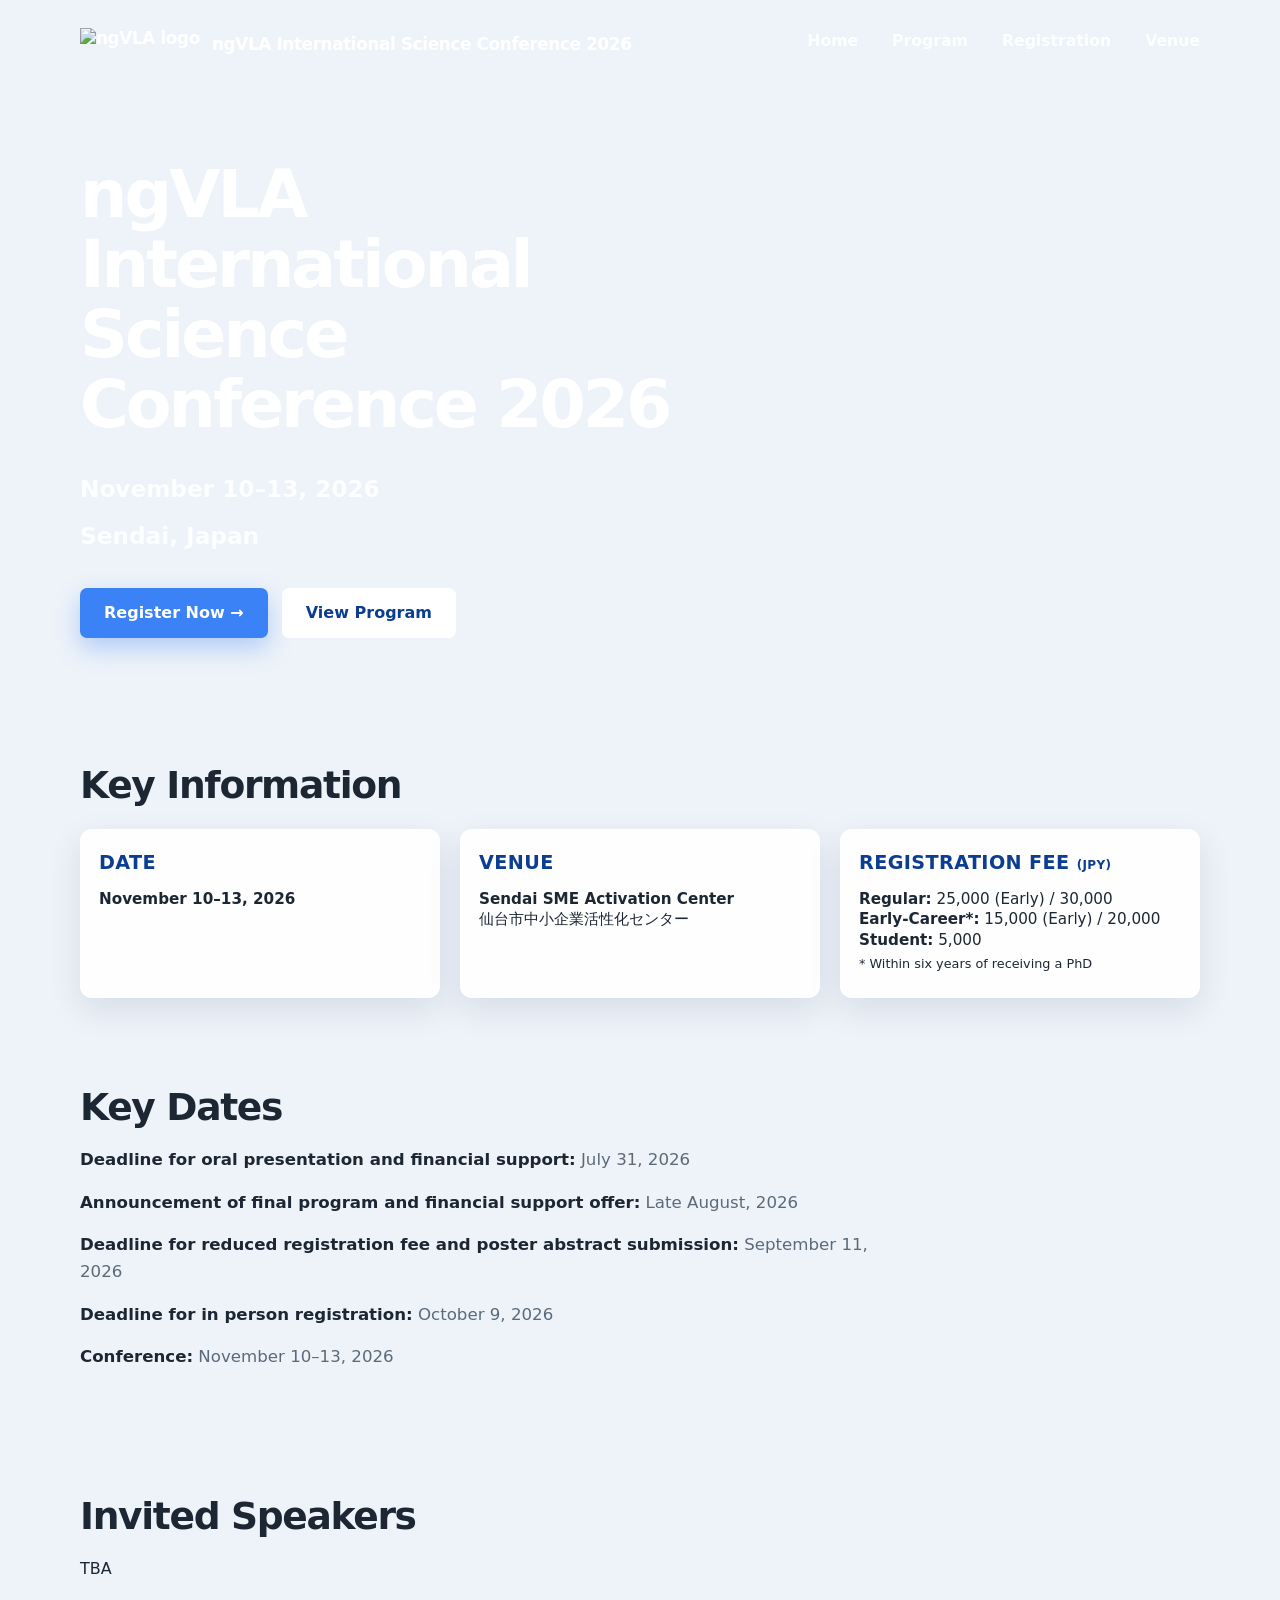
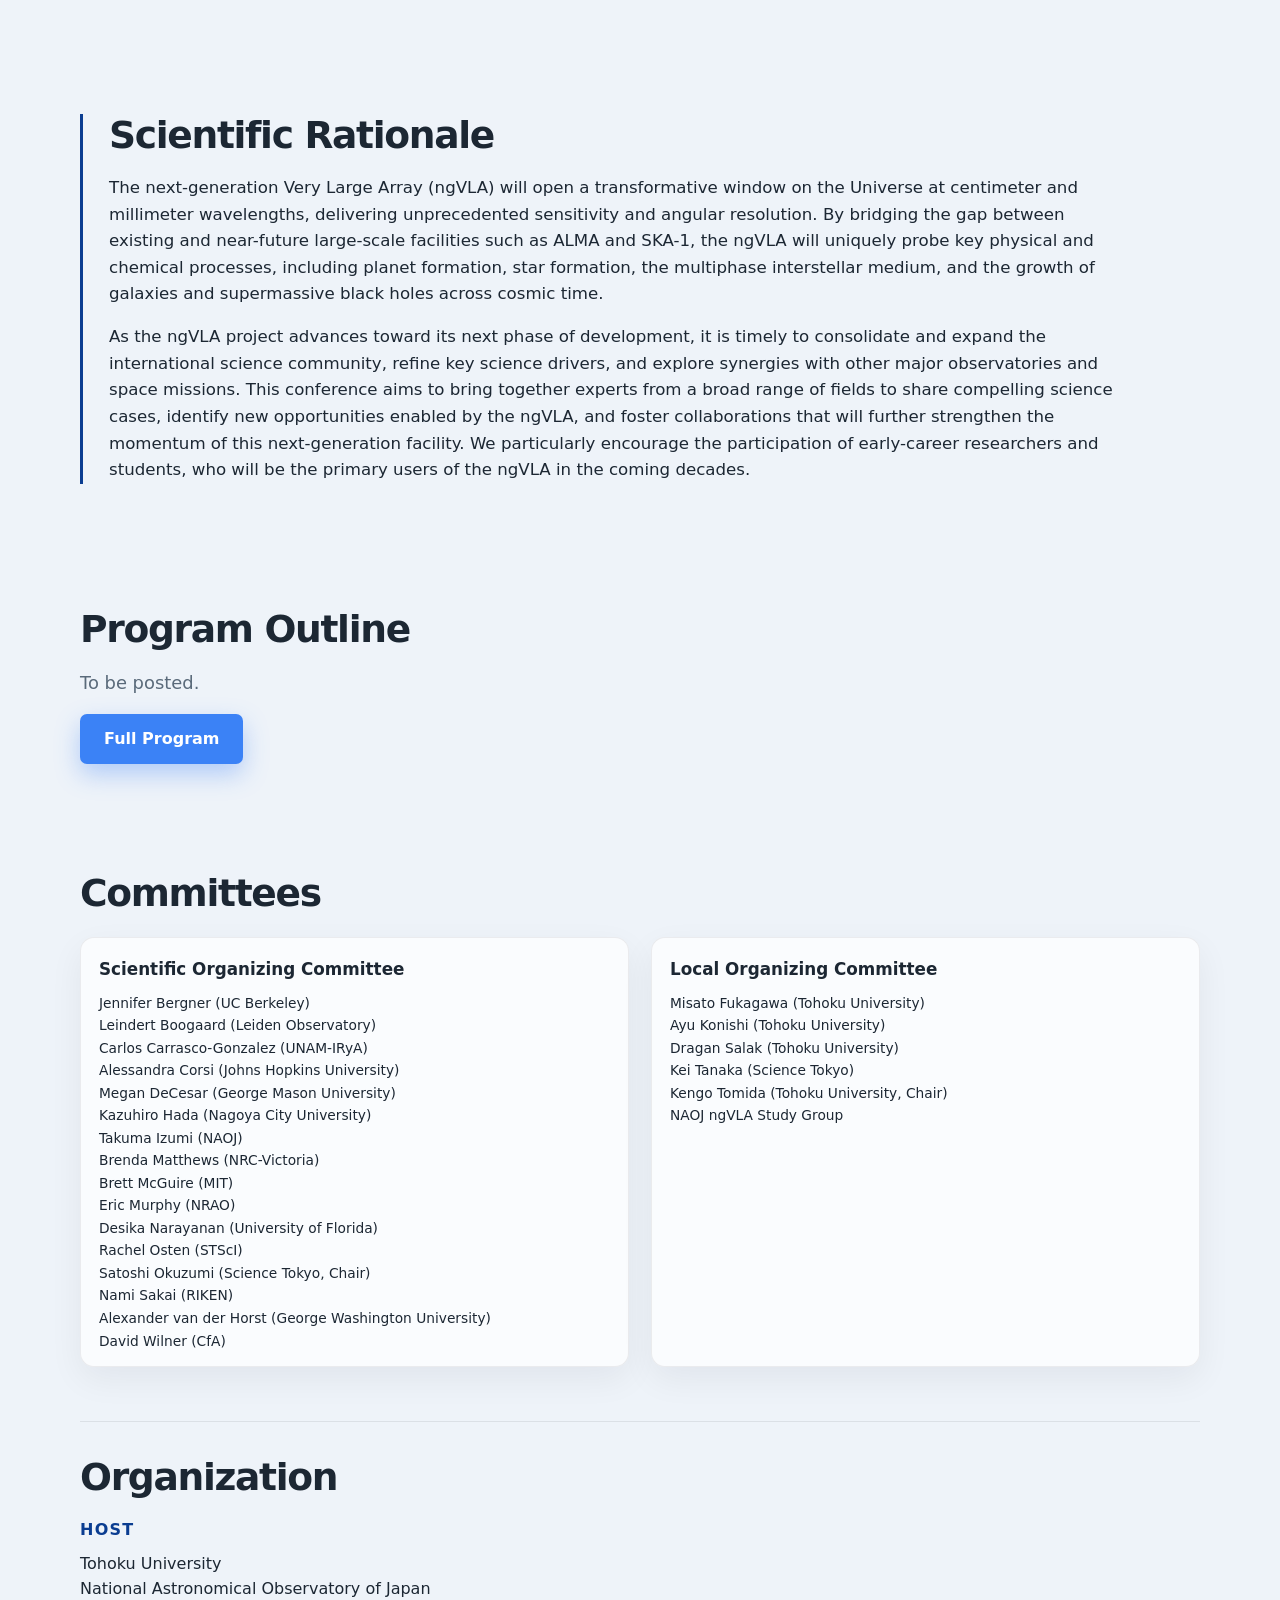
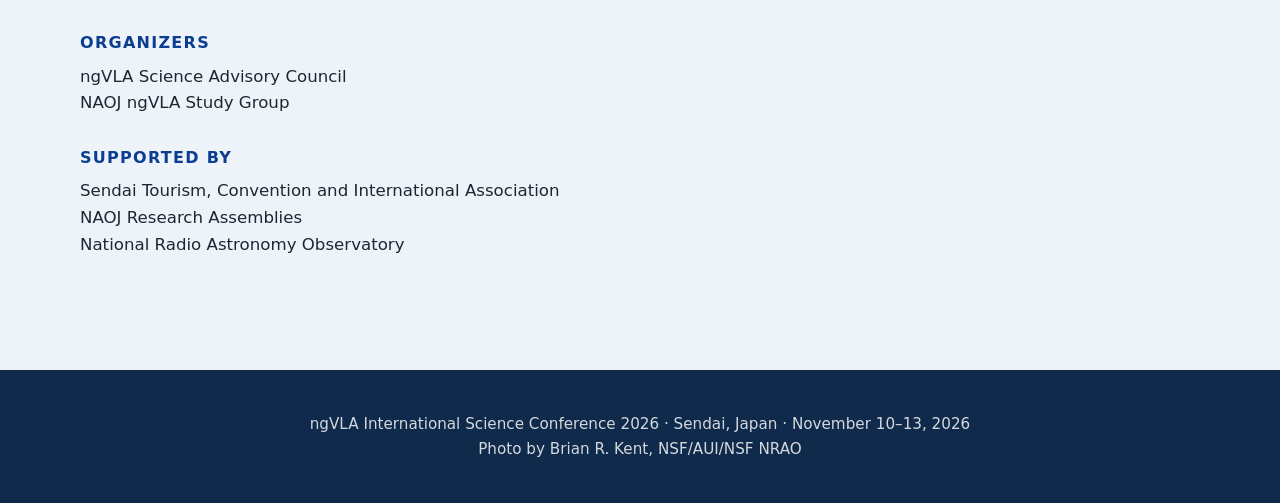
==== index.html @ 5c863f7a "Add files via upload" ====
<!doctype html>
<html lang="en">
<head>
  <meta charset="utf-8" />
  <meta name="viewport" content="width=device-width, initial-scale=1" />
  <title>ngVLA International Science Conference 2026</title>
  <meta name="description" content="ngVLA International Science Conference 2026, Sendai, Japan, November 10–13, 2026." />
  <link rel="stylesheet" href="style.css">
  <link rel="icon" href="favicon.ico">
</head>
<body>
  <header class="hero" id="home">
    <nav class="nav" aria-label="Main navigation">
      <a class="brand" href="index.html">
        <img src="https://raw.githubusercontent.com/daisukeiono/ngVLAConferenceSendai/272e5236b0652fa7bb953421e5971f6601d4c17a/ngvla_logo_rgb-removebg-preview.png" alt="ngVLA logo">
        <span>ngVLA International Science Conference 2026</span>
      </a>
      <div class="navlinks">
        <a href="index.html">Home</a>
        <a href="program.html">Program</a>
        <a href="registration.html">Registration</a>
        <a href="venue.html">Venue</a>

      </div>
    </nav>

    <div class="hero-content">
      <h1>ngVLA International Science Conference 2026</h1>
      <div class="hero-meta">
        <div>November 10–13, 2026</div>
        <div>Sendai, Japan</div>
      </div>
      <div class="hero-actions">
        <a class="button" href="registration.html" target="_blank" rel="noopener">Register Now →</a>
        <a class="button secondary" href="program.html">View Program</a>
      </div>
    </div>
  </header>

  <main>


    <section class="section" aria-labelledby="key-info-title">
      <h2 id="key-info-title">Key Information</h2>
      <div class="cards">
        <article class="card">
          <h3>Date</h3>
          <p><strong>November 10–13, 2026</strong></p>
        </article>
        <article class="card">
          <h3>Venue</h3>
          <p><strong>Sendai SME Activation Center</strong><br />仙台市中小企業活性化センター</p>
<!--          <a class="text-link" href="https://www.japanmeetings.org/plan-your-event/search/venue-detail/776.html">View details →</a> -->
        </article>

        <article class="card">
          <h3>Registration Fee <span style="font-size:0.75rem;">(JPY)</span></h3>
          <p>
            <strong>Regular:</strong> 25,000 (Early) / 30,000<br>
            <strong>Early-Career*:</strong> 15,000 (Early) / 20,000<br>
            <strong>Student:</strong> 5,000
          </p>
          <p style="font-size:0.8rem; line-height:1.3;">
            * Within six years of receiving a PhD<br>
          </p>
        </article>
      </div>
    </section>

    <section class="section compact" aria-labelledby="key-dates-title">
      <h2 id="key-dates-title">Key Dates</h2>
      <div style="max-width:800px;">
        <p><strong>Deadline for oral presentation and financial support:</strong> <span style="color: var(--muted);">July 31, 2026</span></p>
        <p><strong>Announcement of final program and financial support offer:</strong> <span style="color: var(--muted);">Late August, 2026</span></p>
        <p><strong>Deadline for reduced registration fee and poster abstract submission:</strong> <span style="color: var(--muted);">September 11, 2026</span></p>
        <p><strong>Deadline for in person registration:</strong> <span style="color: var(--muted);">October 9, 2026</span></p>
        <p><strong>Conference:</strong> <span style="color: var(--muted);">November 10–13, 2026</span></p>
      </div>
    </section>

    <section class="section" aria-labelledby="invited-title">
      <h2 id="invited-title">Invited Speakers</h2>
      TBA

      <div class="speaker-grid">
<!--
        <div class="speaker-card">
          <h3>John Doe</h3>
          <p>NRAO</p>
        </div>

        <div class="speaker-card">
          <h3>John Doe</h3>
          <p>NRAO</p>
        </div>

        <div class="speaker-card">
          <h3>John Doe</h3>
          <p>NRAO</p>
        </div>

        <div class="speaker-card">
          <h3>John Doe</h3>
          <p>NRAO</p>
        </div>

        <div class="speaker-card">
          <h3>John Doe</h3>
          <p>NRAO</p>
        </div>

        <div class="speaker-card">
          <h3>John Doe</h3>
          <p>NRAO</p>
        </div>

        <div class="speaker-card">
          <h3>John Doe</h3>
          <p>NRAO</p>
        </div>

        <div class="speaker-card">
          <h3>John Doe</h3>
          <p>NRAO</p>
        </div>

        <div class="speaker-card">
          <h3>John Doe</h3>
          <p>NRAO</p>
        </div>
-->
      </div>
    </section>

    <section class="section" aria-labelledby="rationale-title">
      <div class="rationale">
        <h2 id="rationale-title">Scientific Rationale</h2>
        <p>The next-generation Very Large Array (ngVLA) will open a transformative window on the Universe at centimeter and millimeter wavelengths, delivering unprecedented sensitivity and angular resolution. By bridging the gap between existing and near-future large-scale facilities such as ALMA and SKA-1, the ngVLA will uniquely probe key physical and chemical processes, including planet formation, star formation, the multiphase interstellar medium, and the growth of galaxies and supermassive black holes across cosmic time.</p>
        <p>As the ngVLA project advances toward its next phase of development, it is timely to consolidate and expand the international science community, refine key science drivers, and explore synergies with other major observatories and space missions. This conference aims to bring together experts from a broad range of fields to share compelling science cases, identify new opportunities enabled by the ngVLA, and foster collaborations that will further strengthen the momentum of this next-generation facility. We particularly encourage the participation of early-career researchers and students, who will be the primary users of the ngVLA in the coming decades.</p>

      </div>
    </section>

    <section class="section" aria-labelledby="program-title">
      <h2 id="program-title">Program Outline</h2>
      <p class="lead">To be posted.</p>
      <a class="button" href="program.html">Full Program</a>
    </section>

    <section class="section" aria-labelledby="committees-title">
      <h2 id="committees-title">Committees</h2>
      <div class="two-col">
        <div class="panel">
          <h3>Scientific Organizing Committee</h3>
          <ul class="name-list">
            <li>Jennifer Bergner (UC Berkeley)</li>
            <li>Leindert Boogaard (Leiden Observatory)</li>
            <li>Carlos Carrasco-Gonzalez (UNAM-IRyA)</li>
            <li>Alessandra Corsi (Johns Hopkins University)</li>
            <li>Megan DeCesar (George Mason University)</li>
            <li>Kazuhiro Hada (Nagoya City University)</li>
            <li>Takuma Izumi (NAOJ)</li>
            <li>Brenda Matthews (NRC-Victoria)</li>
            <li>Brett McGuire (MIT)</li>
            <li>Eric Murphy (NRAO)</li>
            <li>Desika Narayanan (University of Florida)</li>
            <li>Rachel Osten (STScI)</li>
            <li>Satoshi Okuzumi (Science Tokyo, Chair)</li>
            <li>Nami Sakai (RIKEN)</li>
            <li>Alexander van der Horst (George Washington University)</li>
            <li>David Wilner (CfA)</li>
          </ul>
        </div>
        <div class="panel">
          <h3>Local Organizing Committee</h3>
          <ul class="name-list">
            <li>Misato Fukagawa (Tohoku University)</li>
            <li>Ayu Konishi (Tohoku University)</li>
            <li>Dragan Salak (Tohoku University)</li>
            <li>Kei Tanaka (Science Tokyo)</li>
            <li>Kengo Tomida (Tohoku University, Chair)</li>
            <li>NAOJ ngVLA Study Group</li>
          </ul>
        </div>
      </div>
    </section>
  </main>

  <section class="section compact sponsors">
    <h2>Organization</h2>

    <div class="org-block">
      <h3>Host</h3>
        Tohoku University<br>
        National Astronomical Observatory of Japan<br>
    </div>

    <div class="org-block">
      <h3>Organizers</h3>
      <p>
        ngVLA Science Advisory Council<br>
        NAOJ ngVLA Study Group<br>
      </p>
    </div>

    <div class="org-block">
      <h3>Supported by</h3>
      <p>
        Sendai Tourism, Convention and International Association<br>
        NAOJ Research Assemblies<br>
        National Radio Astronomy Observatory<br>
      </p>
    </div>
  </section>


  <footer>
    ngVLA International Science Conference 2026 · Sendai, Japan · November 10–13, 2026 <br>
    Photo by Brian R. Kent, NSF/AUI/NSF NRAO
  </footer>
</body>
</html>
---- style.css ----
:root {
  --bg: #eef3f9;
  --text: #1c2733;
  --muted: #5a6a7a;
  --accent: #0b3d91;
  --accent-dark: #072c6b;
  --card: rgba(255, 255, 255, 0.92);
  --line: rgba(28, 39, 51, 0.14);
  --shadow: 0 18px 50px rgba(10, 30, 80, 0.15);
  --max: 1120px;
}

* {
  box-sizing: border-box;
}

body {
  margin: 0;
  font-family: "Source Sans 3", "Roboto", ui-sans-serif, system-ui,
    -apple-system, BlinkMacSystemFont, "Segoe UI", sans-serif;
  color: var(--text);
  background: var(--bg);
  line-height: 1.6;
}

a {
  color: inherit;
  text-decoration: none;
}

/* Hero */
/*.hero {
  min-height: 620px;
  position: relative;
  color: #fff;
  background: url("https://raw.githubusercontent.com/daisukeiono/ngVLAConferenceSendai/272e5236b0652fa7bb953421e5971f6601d4c17a/ngVLA-full-1170x600.jpg")
    center / cover no-repeat;
  overflow: hidden;
}*/

.hero {
/*  min-height: clamp(480px, 72vh, 720px);*/
  min-height: clamp(360px, 56vh, 620px);
  position: relative;
  color: #fff;
  background: url("https://raw.githubusercontent.com/daisukeiono/ngVLAConferenceSendai/272e5236b0652fa7bb953421e5971f6601d4c17a/ngVLA-full-1170x600.jpg")
    center center / cover no-repeat;
  overflow: hidden;
}

/* organization関係 */
.sponsors {
  border-top: 1px solid rgba(0,0,0,0.08);
  margin-top: 20px;
}

.org-block {
  margin-bottom: 28px;
}

.org-block h3 {
  font-size: 1rem;
  text-transform: uppercase;
  letter-spacing: 0.08em;
  color: var(--accent);
  margin-bottom: 8px;
}

/* registration専用ヒーロー */
#registration-hero {
  background-image: url("sendai_resize.jpg");
  background-size: cover;
  background-position: center;
  background-repeat: no-repeat;
  /* min-height: 55vh; */
  min-height: clamp(360px, 56vh, 620px);

  display: flex;
  flex-direction: column;
}

/* registrationではダークオーバーレイを消す */
#registration-hero::before {
  content: none;
}

/* ナビとタイトル */
#registration-hero .nav,
#registration-hero .subpage-title {
  position: relative;
  z-index: 2;
}

#registration-hero .subpage-title {
  width: min(var(--max), calc(100% - 48px));
  margin: 0 auto;              /* ← 通常レイアウトに戻す */
/*  padding: 34px 0 46px; */
  text-align: left;            /* ← 左寄せ */
  color: white;
}

#registration-hero .subpage-title h1 {
  max-width: 640px;            /* ← indexと同じ挙動に戻す */
  text-align: left;
}

/* program専用ヒーロー */
#program-hero {
  background-image: url("herc-a-big.jpeg");
  background-size: cover;
  background-position: center;
  background-repeat: no-repeat;
  /* min-height: 55vh; */
  min-height: clamp(360px, 56vh, 620px);
  display: flex;
  flex-direction: column;
}

/* registrationではダークオーバーレイを消す */
#program-hero::before {
  content: none;
}

/* ナビとタイトル */
#program-hero .nav,
#program-hero .subpage-title {
  position: relative;
  z-index: 2;
}

#program-hero .subpage-title {
  width: min(var(--max), calc(100% - 48px));
  margin: 0 auto;              /* ← 通常レイアウトに戻す */
/*  padding: 34px 0 46px; */
  text-align: left;            /* ← 左寄せ */
  color: white;
}

#program-hero .subpage-title h1 {
  max-width: 640px;            /* ← indexと同じ挙動に戻す */
  text-align: left;
}

/* venue専用ヒーロー */
#venue-hero {
  background-image: url("sendai_town.jpg");
  background-size: cover;
  background-position: center;
  background-repeat: no-repeat;
  /* min-height: 55vh; */
  min-height: clamp(360px, 56vh, 620px);

  display: flex;
  flex-direction: column;
}

/* registrationではダークオーバーレイをつける */
#venue-hero::before {
  content: "";
  position: absolute;
  inset: 0;
  background: rgba(0, 0, 0, 0.22);　　/*この数字を変更すると画像が暗くなる*/
  z-index: 1;
}

/* ナビとタイトル */
#venue-hero .nav,
#venue-hero .subpage-title {
  position: relative;
  z-index: 2;
}

#venue-hero .subpage-title {
  width: min(var(--max), calc(100% - 48px));
  margin: 0 auto;              /* ← 通常レイアウトに戻す */
/*  padding: 34px 0 46px;*/
  text-align: left;            /* ← 左寄せ */
  color: white;
}

#venue-hero .subpage-title h1 {
  max-width: 640px;            /* ← indexと同じ挙動に戻す */
  text-align: left;
}

.hero::before {
  content: "";
  position: absolute;
  inset: 0;
  background: rgba(0, 0, 0, 0);　　/*この数字を変更すると画像が暗くなる*/
  z-index: 1;
}

.subhero {
  position: relative;
  color: #fff;
  background: #0f2a4a;
}

/* Navigation */
.nav {
  position: relative;
  z-index: 2;
  width: min(var(--max), calc(100% - 48px));
  margin: 0 auto;
  padding: 28px 0;
  display: flex;
  align-items: center;
  justify-content: space-between;
  gap: 32px;
}

.brand {
  display: flex;
  align-items: center;
  gap: 12px;
  font-weight: 800;
  font-size: 1.05rem;
  line-height: 1.2;
  letter-spacing: -0.02em;
}

.brand img {
  height: 32px;
  width: auto;
}

.navlinks {
  display: flex;
  align-items: center;
  gap: 34px;
  font-weight: 650;
  font-size: 0.98rem;
}

.navlinks a {
  opacity: 0.92;
  border-bottom: 2px solid transparent;
  padding-bottom: 4px;
}

.navlinks a:hover,
.navlinks a.active {
  border-color: #fff;
}

/* Buttons */
.button {
  display: inline-flex;
  align-items: center;
  justify-content: center;
  gap: 10px;
  min-height: 50px;
  padding: 0 24px;
  border-radius: 7px;
  background: #3b82f6;
  color: #fff;
  font-weight: 800;
  box-shadow: 0 10px 24px rgba(59, 130, 246, 0.35);
  transition: transform 160ms ease, background 160ms ease;
}

.button:hover {
  transform: translateY(-1px);
  background: #2563eb;
}

.button.secondary {
  background: #fff;
  color: var(--accent);
  box-shadow: none;
}

/* Hero content */
.hero-content {
  position: relative;
  z-index: 2;
  width: min(var(--max), calc(100% - 48px));
  margin: 0 auto;
/*    padding: 60px 0 80px; */
  padding: clamp(36px, 8vh, 80px) 0;

}

h1 {
  margin: 0;
  max-width: 640px;
  font-size: clamp(2.2rem, 5.2vw, 4.2rem);
  line-height: 1.05;
  letter-spacing: -0.045em;
  font-weight: 900;
}

.subpage-title {
  width: min(var(--max), calc(100% - 48px));
  margin: 0 auto;
  /*padding: 34px 0 46px;*/
  padding: clamp(24px, 5vh, 46px) 0;
}

.subpage-title h1 {
  font-size: clamp(2rem, 4.5vw, 3.4rem);
}

.hero-meta {
  margin-top: 30px;
  display: grid;
  gap: 10px;
  font-size: clamp(1.12rem, 2vw, 1.45rem);
  font-weight: 760;
  color: rgba(255, 255, 255, 0.85);
}

.hero-actions {
  margin-top: 34px;
  display: flex;
  gap: 14px;
  flex-wrap: wrap;
}

/* Layout */
main {
  position: relative;
  z-index: 3;
}

.section {
  width: min(var(--max), calc(100% - 48px));
  margin: 0 auto;
  padding: 54px 0;
}

.section.compact {
  padding-top: 34px;
}

h2 {
  margin: 0 0 18px;
  font-size: clamp(1.75rem, 3vw, 2.35rem);
  line-height: 1.15;
  letter-spacing: -0.035em;
}

p {
  margin: 0 0 16px;
  font-size: 1.04rem;
}

.lead {
  color: var(--muted);
  font-size: 1.12rem;
}

/* Cards */
.cards {
  display: grid;
  grid-template-columns: repeat(3, minmax(0, 1fr));
  gap: 20px;
  margin-top: 22px;
}

.card {
  background: var(--card);
  border: 1px solid rgba(255, 255, 255, 0.7);
  border-radius: 12px;
  padding: 18px;
  box-shadow: 0 12px 34px rgba(10, 30, 80, 0.1);
  min-height: 120px;
}

.card h3 {
  margin: 0 0 10px;
  font-size: 1.2rem;
  font-weight: 800;
  color: var(--accent);
  letter-spacing: 0.02em;
  text-transform: uppercase;
}

.card p {
  font-size: 0.95rem;
  margin-bottom: 6px;
  line-height: 1.35;
}

.text-link {
  display: inline-flex;
  align-items: center;
  gap: 7px;
  color: var(--accent-dark);
  font-weight: 800;
  margin-top: 4px;
}

/* Rationale */
.rationale {
  border-left: 3px solid var(--accent);
  padding-left: 26px;
  max-width: 1040px;
}

/* Two column */
.two-col {
  display: grid;
  grid-template-columns: 1fr 1fr;
  gap: 22px;
  margin-top: 22px;
  align-items: start;
}

.panel {
  background: rgba(255, 255, 255, 0.72);
  border: 1px solid rgba(37, 42, 50, 0.08);
  border-radius: 14px;
  padding: 18px;
  box-shadow: 0 12px 34px rgba(20, 25, 35, 0.06);
  height: 430px;
  overflow: auto;
}

.panel h3 {
  margin: 0 0 10px;
  font-size: 1.05rem;
}

.name-list {
  display: grid;
  grid-template-columns: 1fr;
  gap: 2px;
  margin: 0;
  padding: 0;
  list-style: none;
  font-size: 0.86rem;
  line-height: 1.2;
}

.name-list li {
  padding: 2px 0;
}

.simple-list {
  max-width: 760px;
  margin: 0;
  padding: 0;
  list-style: none;
}

.simple-list li {
  padding: 10px 0;
  border-bottom: 1px solid rgba(28, 39, 51, 0.12);
}

.map-embed {
  margin-top: 22px;
  border-radius: 14px;
  overflow: hidden;
  box-shadow: 0 12px 34px rgba(10, 30, 80, 0.12);
  border: 1px solid rgba(28, 39, 51, 0.12);
}

.access-diagram {
  display: grid;
  gap: 22px;
  margin-top: 24px;
}

.route-card {
  background: rgba(255, 255, 255, 0.82);
  border: 1px solid rgba(28, 39, 51, 0.12);
  border-radius: 14px;
  padding: 22px;
  box-shadow: 0 12px 34px rgba(10, 30, 80, 0.08);
}

.route-card h4 {
  margin: 0 0 16px;
  font-size: 1.15rem;
  color: var(--accent);
}

.route-flow {
  display: flex;
  align-items: center;
  gap: 10px;
  flex-wrap: wrap;
  margin-bottom: 16px;
}

.route-step {
  background: #fff;
  border: 1px solid rgba(28, 39, 51, 0.14);
  border-radius: 999px;
  padding: 9px 14px;
  font-weight: 750;
  font-size: 0.95rem;
}

.route-step.highlight {
  background: var(--accent);
  color: #fff;
  border-color: var(--accent);
}

.route-arrow {
  color: var(--muted);
  font-weight: 900;
}

.speaker-grid {
  display: grid;
  grid-template-columns: repeat(auto-fit, minmax(200px,1fr));
  gap: 18px;
  margin-top: 24px;
}

.speaker-card {
  background: rgba(255,255,255,0.82);
  border-radius: 14px;
  padding: 10px;
  box-shadow: 0 12px 34px rgba(20,25,35,0.06);
  border: 1px solid rgba(37,42,50,0.08);
}

.speaker-card h3 {
  margin: 0 0 6px;
  font-size: 1.1rem;
}

.speaker-card p {
  margin: 0;
  color: var(--muted);
}

@media (max-width: 560px) {
  .route-flow {
    display: grid;
    gap: 8px;
  }

  .route-arrow {
    transform: rotate(90deg);
    justify-self: start;
    margin-left: 20px;
  }
}

/* Footer */
footer {
  margin-top: 30px;
  padding: 42px 24px;
  background: #0f2a4a;
  color: rgba(255, 255, 255, 0.82);
  text-align: center;
  font-size: 0.95rem;
}


/* Responsive */
@media (max-width: 900px) {
/*  .hero {
    min-height: 660px;
  }*/

  .nav {
    /*align-items: flex-start;*/
    flex-direction: column;
    align-items: flex-start;
    gap: 14px;
  }

  .navlinks {
/*    display: none; */
    display: flex;
    flex-wrap: wrap;
    gap: 18px;
    font-size: 0.95rem;
  }

  .cards {
    grid-template-columns: repeat(2, minmax(0, 1fr));
  }

  .two-col {
    grid-template-columns: 1fr;
  }
}

@media (max-width: 560px) {
/*  .hero {
    min-height: 620px;
    background-position: 58% center;
  }
*/
  .nav,
  .hero-content,
  .section,
  .subpage-title {
    width: min(100% - 30px, var(--max));
  }

  .hero-content {
/*    padding-top: 70px; */
  }

  .cards {
    grid-template-columns: 1fr;
  }

  .rationale {
    padding-left: 18px;
  }

  .brand {
    font-size: 0.95rem;
  }
/*
  h1 {
    font-size: 3rem;
  }*/
}
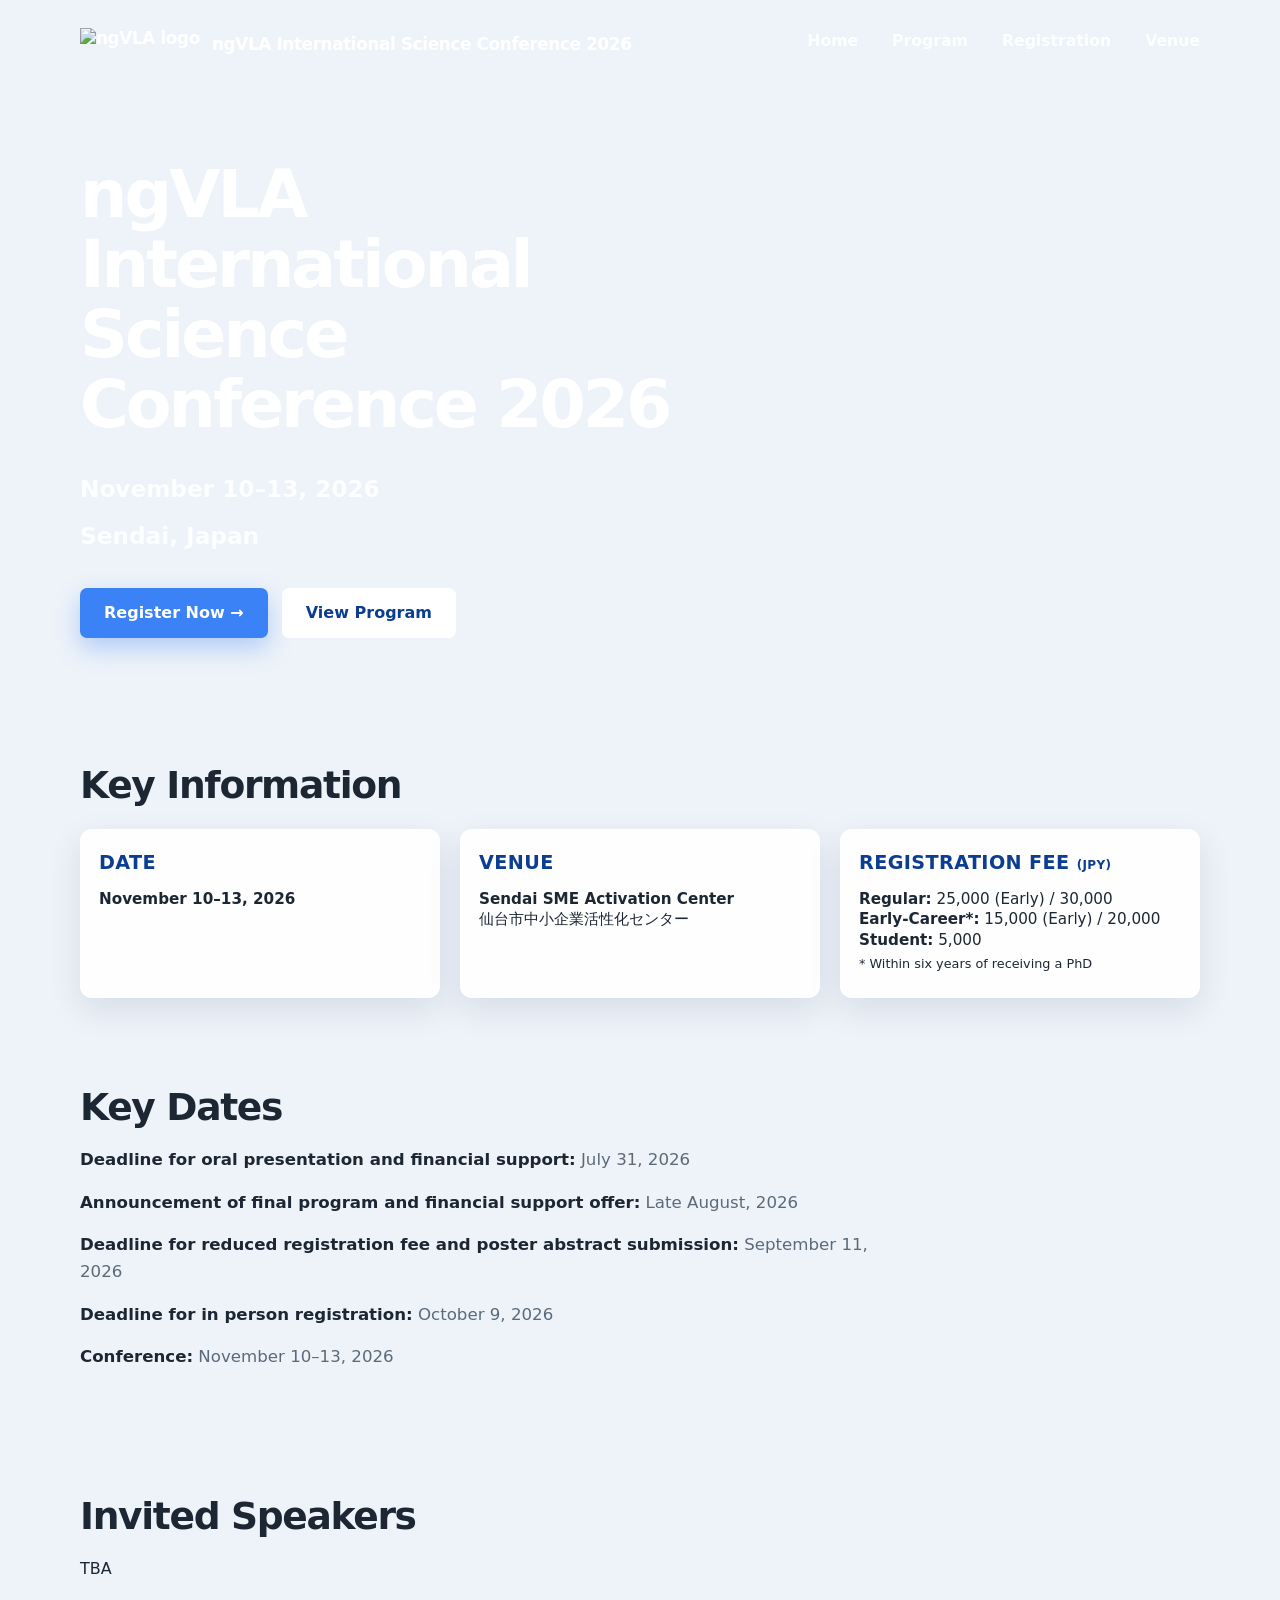
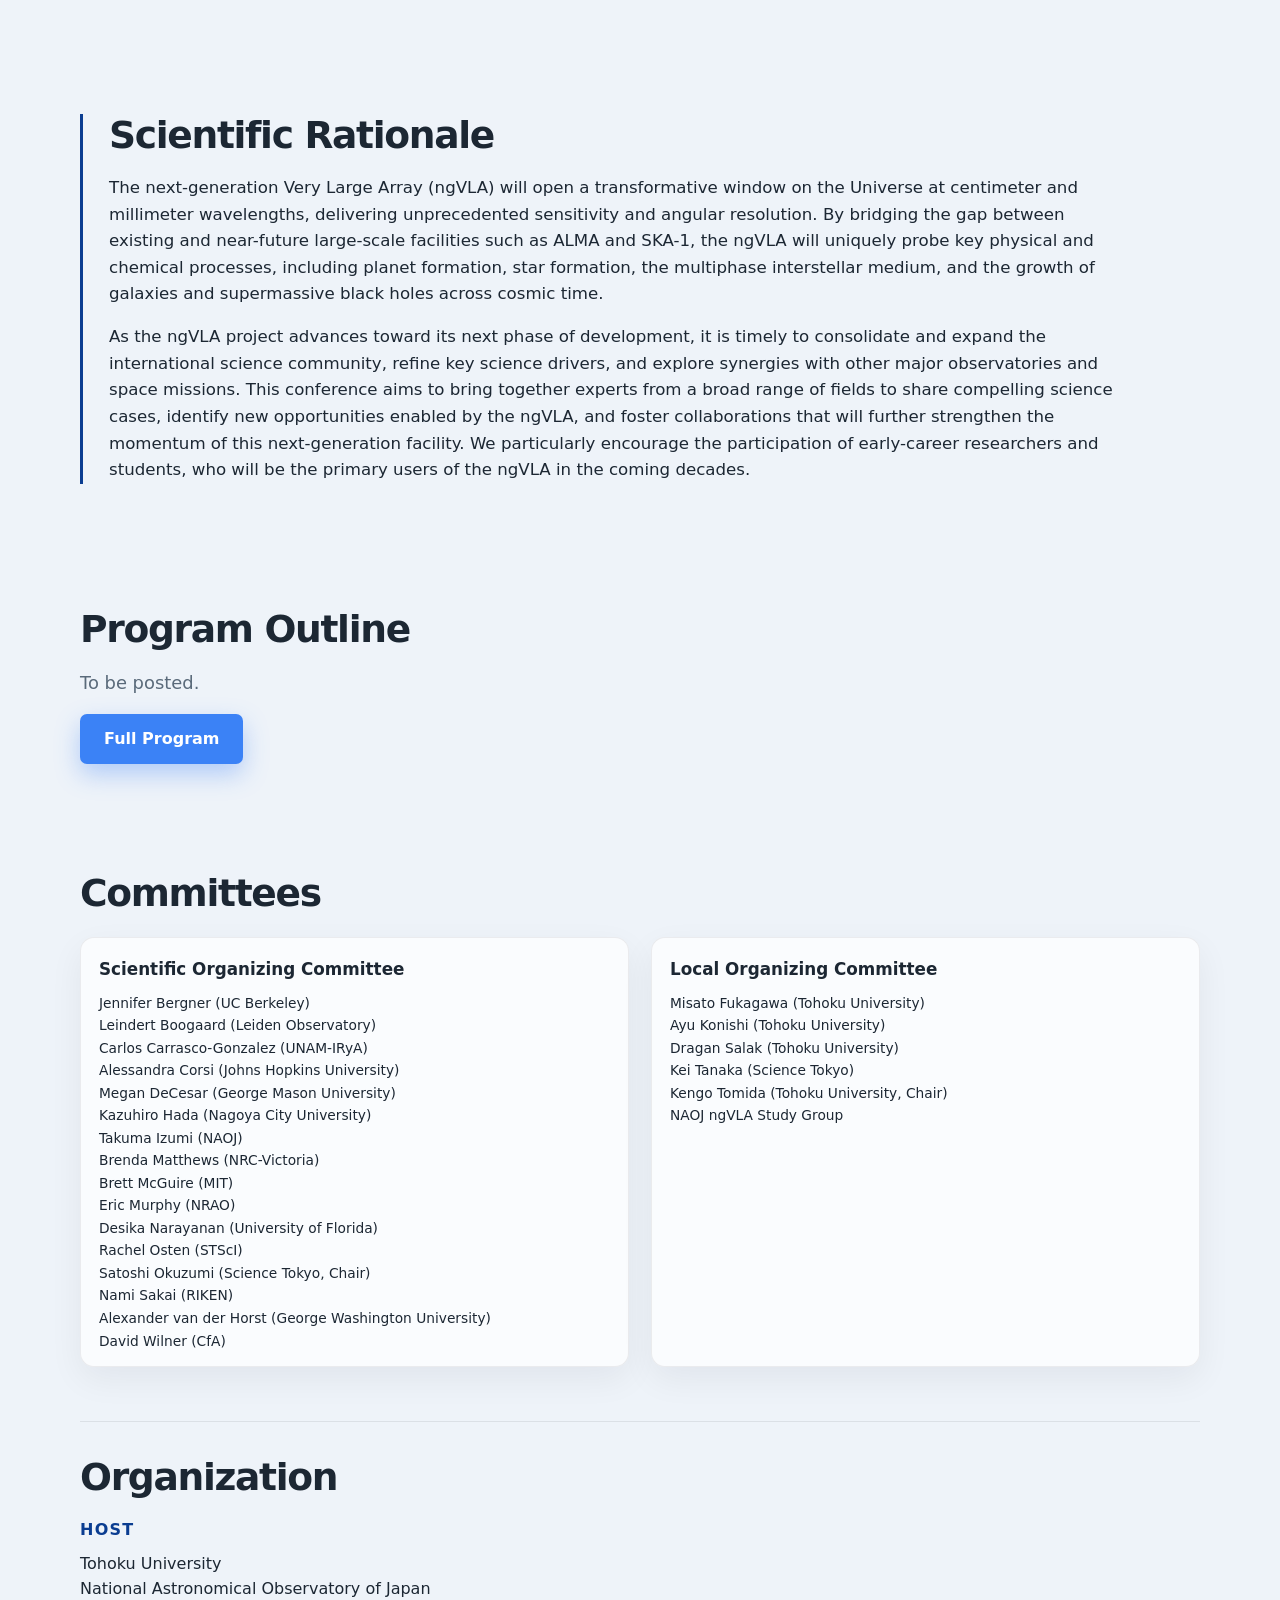
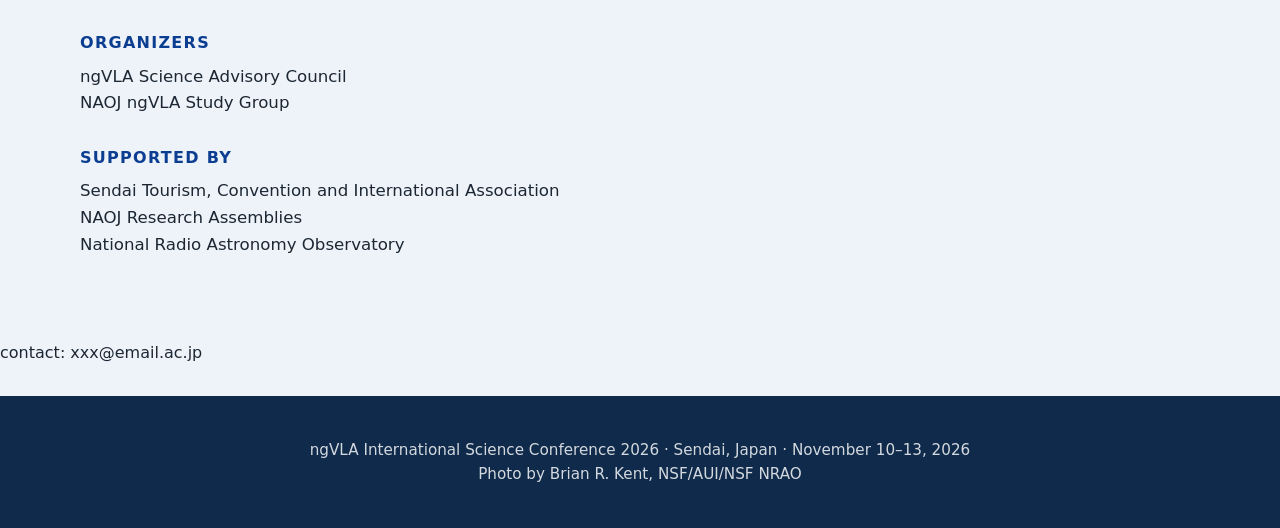
==== commit b345b1cf: "Add files via upload" ====
--- a/index.html
+++ b/index.html
@@ -213,6 +213,8 @@
     </div>
   </section>
 
+  contact: xxx@email.ac.jp
+
 
   <footer>
     ngVLA International Science Conference 2026 · Sendai, Japan · November 10–13, 2026 <br>
--- a/style.css
+++ b/style.css
@@ -64,6 +64,96 @@
   letter-spacing: 0.08em;
   color: var(--accent);
   margin-bottom: 8px;
+}
+
+/* payment関係 */
+.payment-page {
+  max-width: 1000px;
+  margin: 60px auto;
+  padding: 0 20px;
+}
+
+.payment-card {
+  background: #ffffff;
+  border-radius: 16px;
+  padding: 40px;
+  box-shadow: 0 8px 24px rgba(0, 0, 0, 0.08);
+}
+
+.payment-card h1 {
+  margin-top: 0;
+  margin-bottom: 16px;
+}
+
+.payment-note {
+  margin-bottom: 28px;
+  color: #555;
+}
+
+.payment-card label {
+  display: block;
+  margin-top: 20px;
+  margin-bottom: 8px;
+  font-weight: 600;
+}
+
+.payment-card input,
+.payment-card select {
+  width: 650px;
+  max-width: 100%;
+  padding: 12px;
+  border: 1px solid #ccc;
+  border-radius: 8px;
+  font-size: 1rem;
+  background-color: #ffffff;
+  color: #1c2733;
+  opacity: 1;
+  background: #fff !important;
+  -webkit-appearance: menulist;
+}
+.payment-card select option {
+  background: #fff;
+  color: #000;
+}
+
+.payment-button {
+  margin-top: 30px;
+  width: 100%;
+  padding: 18px;
+  border: none;
+  border-radius: 12px;
+  background: #0b3d91;
+  color: white;
+  font-size: 1.2rem;
+  font-weight: 700;
+  cursor: pointer;
+}
+
+.payment-button:hover {
+  background: #163a5a;
+}
+
+.payment-small {
+  margin-top: 20px;
+  font-size: 0.9rem;
+  color: #666;
+}
+
+.fee-table {
+  width: 100%;
+  border-collapse: collapse;
+  margin-bottom: 20px;
+}
+
+.fee-table td {
+  padding: 10px 0;
+  border-bottom: 1px solid #ddd;
+}
+
+.fee-table td:last-child {
+  text-align: right;
+  font-weight: 700;
+  white-space: nowrap;
 }
 
 /* registration専用ヒーロー */
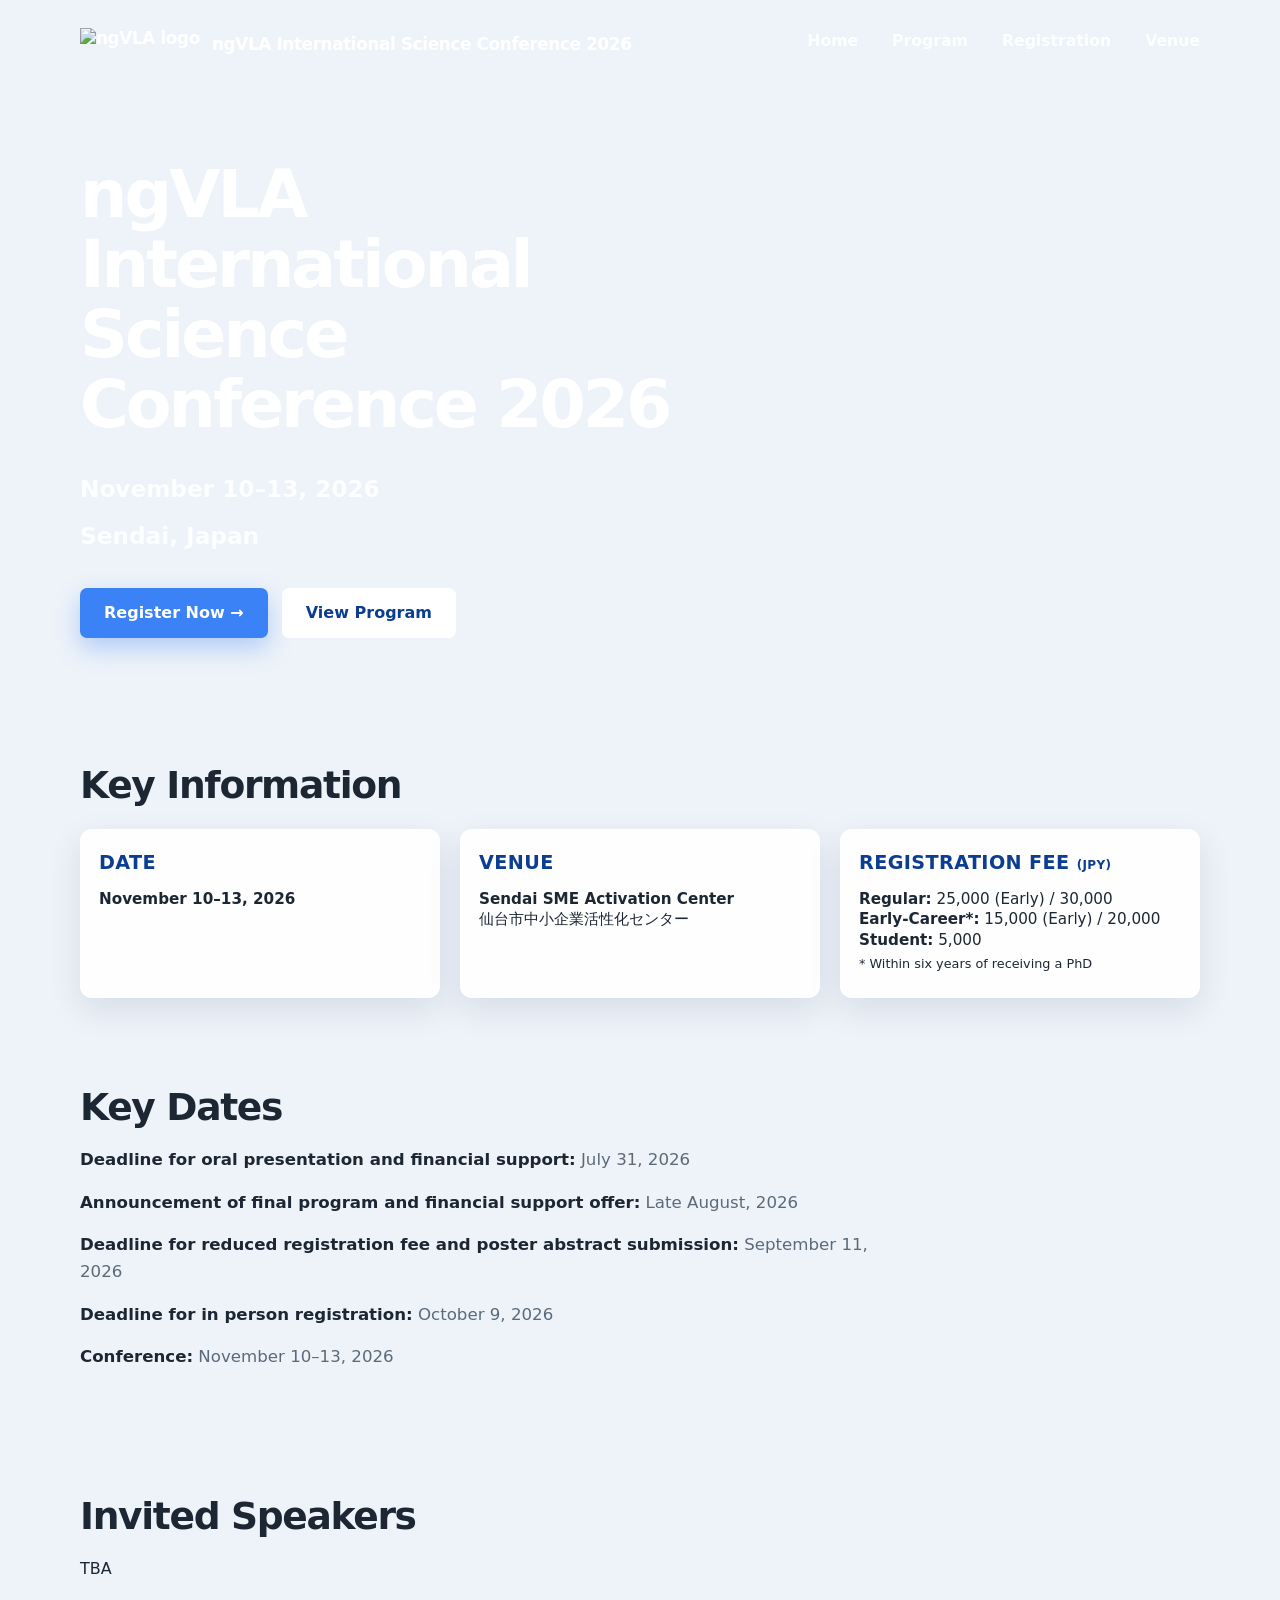
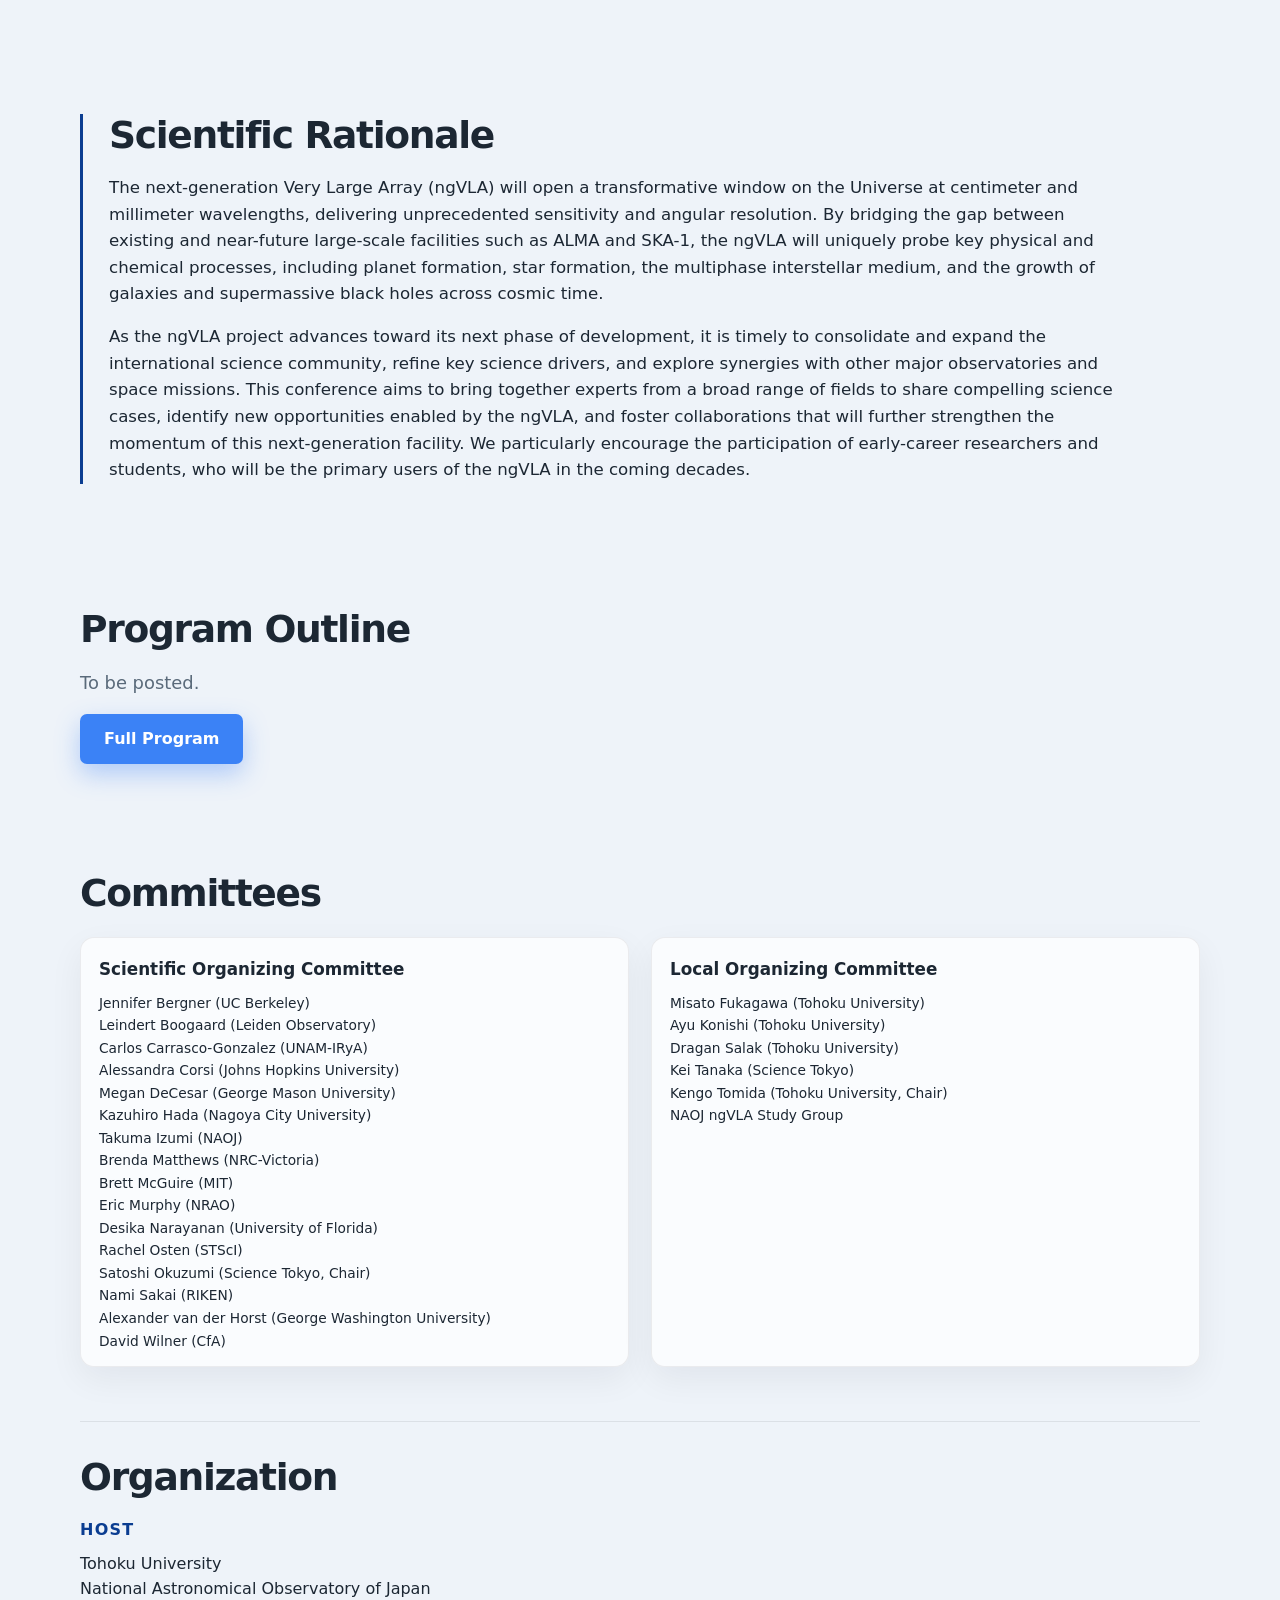
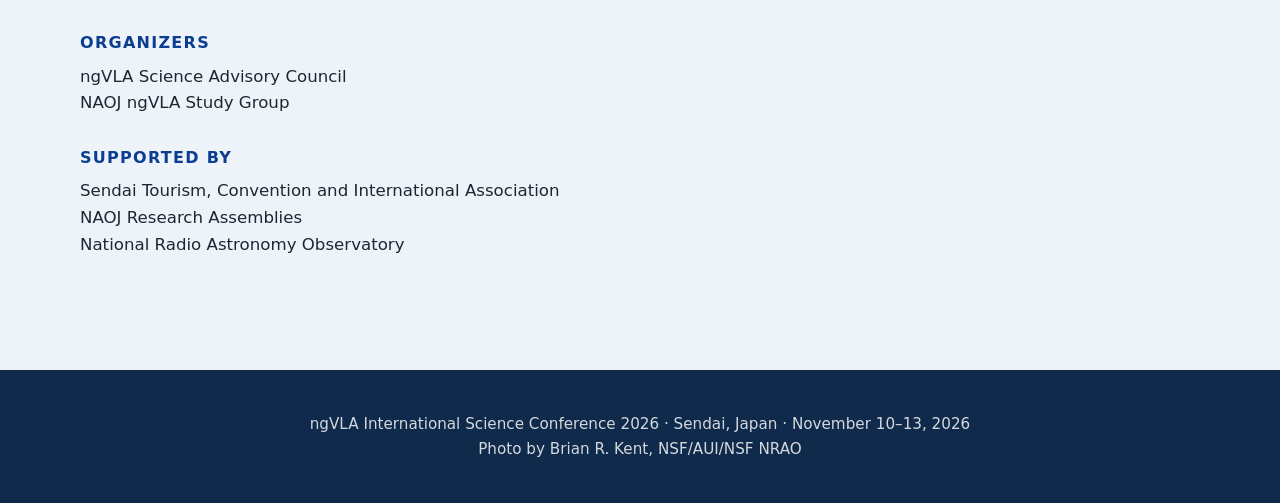
==== commit 7de34b35: "Add files via upload" ====
--- a/index.html
+++ b/index.html
@@ -213,7 +213,7 @@
     </div>
   </section>
 
-  contact: xxx@email.ac.jp
+
 
 
   <footer>
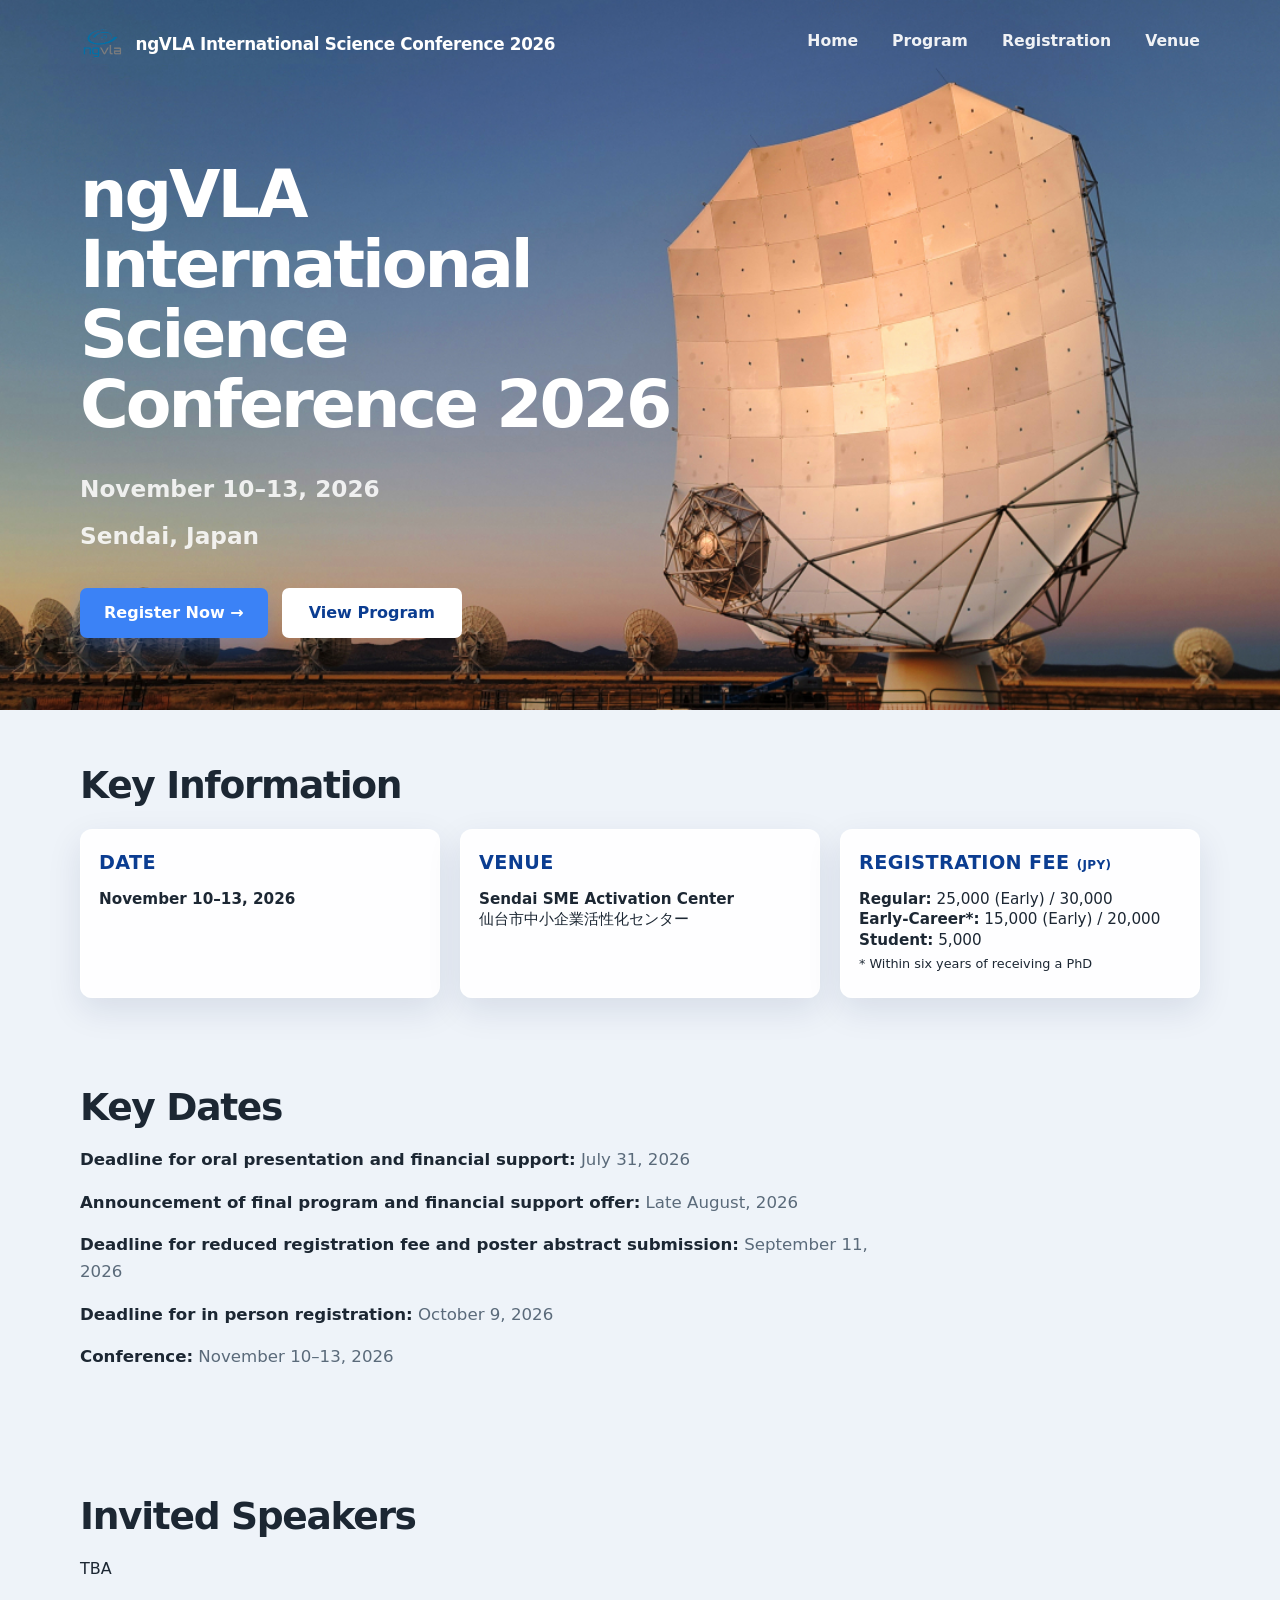
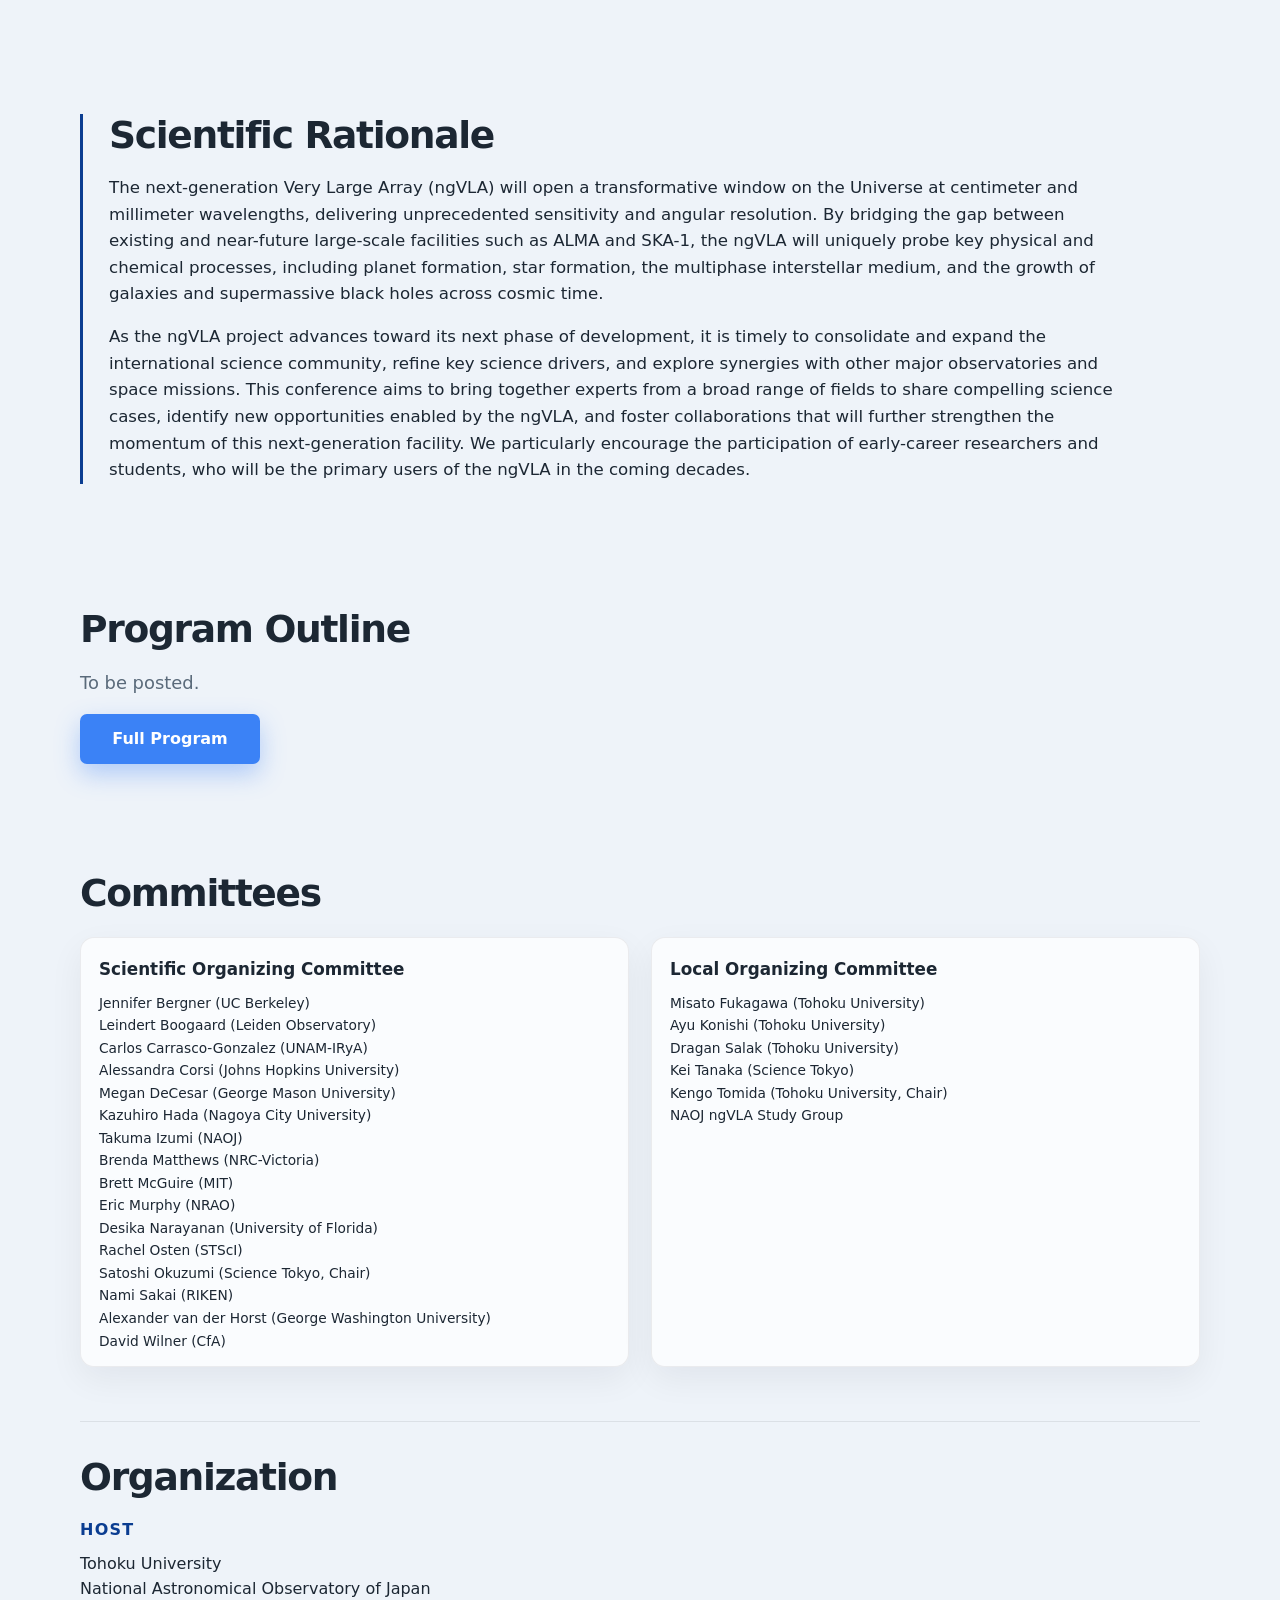
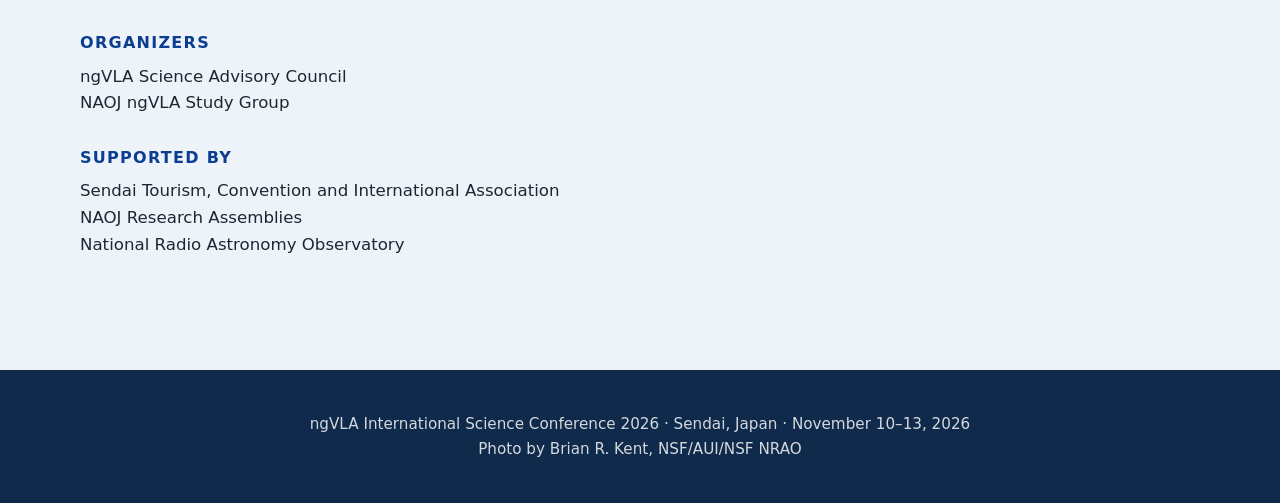
==== commit fe845b99: "Add files via upload" ====
--- a/index.html
+++ b/index.html
@@ -12,7 +12,7 @@
   <header class="hero" id="home">
     <nav class="nav" aria-label="Main navigation">
       <a class="brand" href="index.html">
-        <img src="https://raw.githubusercontent.com/daisukeiono/ngVLAConferenceSendai/272e5236b0652fa7bb953421e5971f6601d4c17a/ngvla_logo_rgb-removebg-preview.png" alt="ngVLA logo">
+        <img src="ngvla_logo.png" alt="ngVLA logo">
         <span>ngVLA International Science Conference 2026</span>
       </a>
       <div class="navlinks">
@@ -31,7 +31,7 @@
         <div>Sendai, Japan</div>
       </div>
       <div class="hero-actions">
-        <a class="button" href="registration.html" target="_blank" rel="noopener">Register Now →</a>
+        <a class="button" href="registration.html" rel="noopener">Register Now →</a>
         <a class="button secondary" href="program.html">View Program</a>
       </div>
     </div>
--- a/style.css
+++ b/style.css
@@ -43,7 +43,7 @@
   min-height: clamp(360px, 56vh, 620px);
   position: relative;
   color: #fff;
-  background: url("https://raw.githubusercontent.com/daisukeiono/ngVLAConferenceSendai/272e5236b0652fa7bb953421e5971f6601d4c17a/ngVLA-full-1170x600.jpg")
+  background: url("ngVLA-full-1170x600.jpg")
     center center / cover no-repeat;
   overflow: hidden;
 }
@@ -116,6 +116,22 @@
   color: #000;
 }
 
+.payment-total {
+  margin-top: 22px;
+  font-size: 1.25rem;
+  font-weight: 800;
+  color: var(--accent);
+}
+
+.payment-form label,
+form label {
+  display: block;
+  margin-top: 18px;
+  margin-bottom: 6px;
+  font-size: 1.15rem;
+  font-weight: 700;
+  color: var(--accent);
+}
 .payment-button {
   margin-top: 30px;
   width: 100%;
@@ -139,6 +155,28 @@
   color: #666;
 }
 
+.payment-action {
+  margin-top: 20px;
+}
+.payment-action .button {
+  margin-top: 4px;
+}
+.payment-select {
+  width: 650px;
+  max-width: 100%;
+  padding: 16px 18px;
+  border: 2px solid var(--accent);
+  border-radius: 12px;
+  background: #ffffff;
+  color: var(--text);
+  font-size: 1.08rem;
+  font-weight: 600;
+  line-height: 1.4;
+  cursor: pointer;
+  box-shadow: 0 6px 18px rgba(10, 30, 80, 0.08);
+  margin-bottom: 4px;
+}
+
 .fee-table {
   width: 100%;
   border-collapse: collapse;
@@ -341,6 +379,7 @@
   justify-content: center;
   gap: 10px;
   min-height: 50px;
+  min-width: 180px;
   padding: 0 24px;
   border-radius: 7px;
   background: #3b82f6;
@@ -348,6 +387,12 @@
   font-weight: 800;
   box-shadow: 0 10px 24px rgba(59, 130, 246, 0.35);
   transition: transform 160ms ease, background 160ms ease;
+  border: none;          /* ←追加 */
+  appearance: none;      /* ←追加 */
+  -webkit-appearance: none; /* ←追加 */
+  font-family: inherit;  /* ←追加 */
+  font-size: inherit;    /* ←追加 */
+  cursor: pointer;       /* ←追加 */
 }
 
 .button:hover {
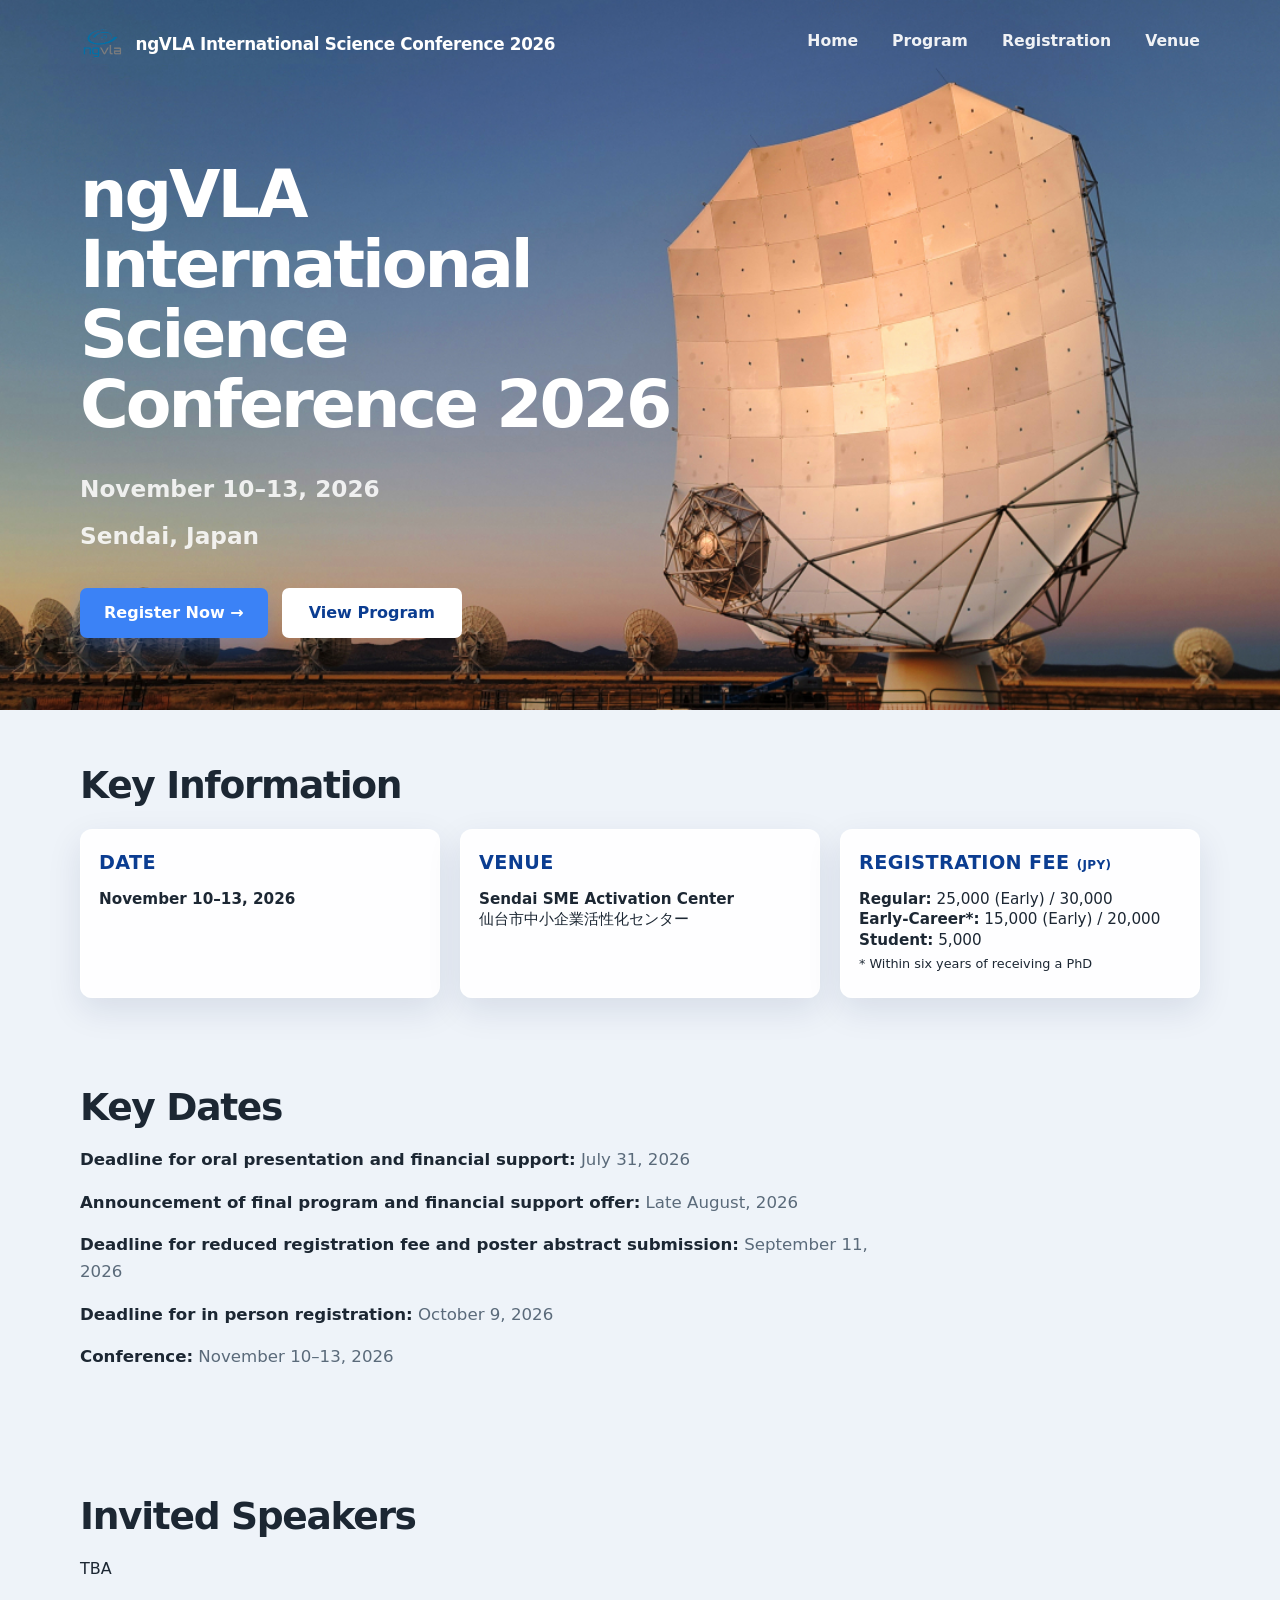
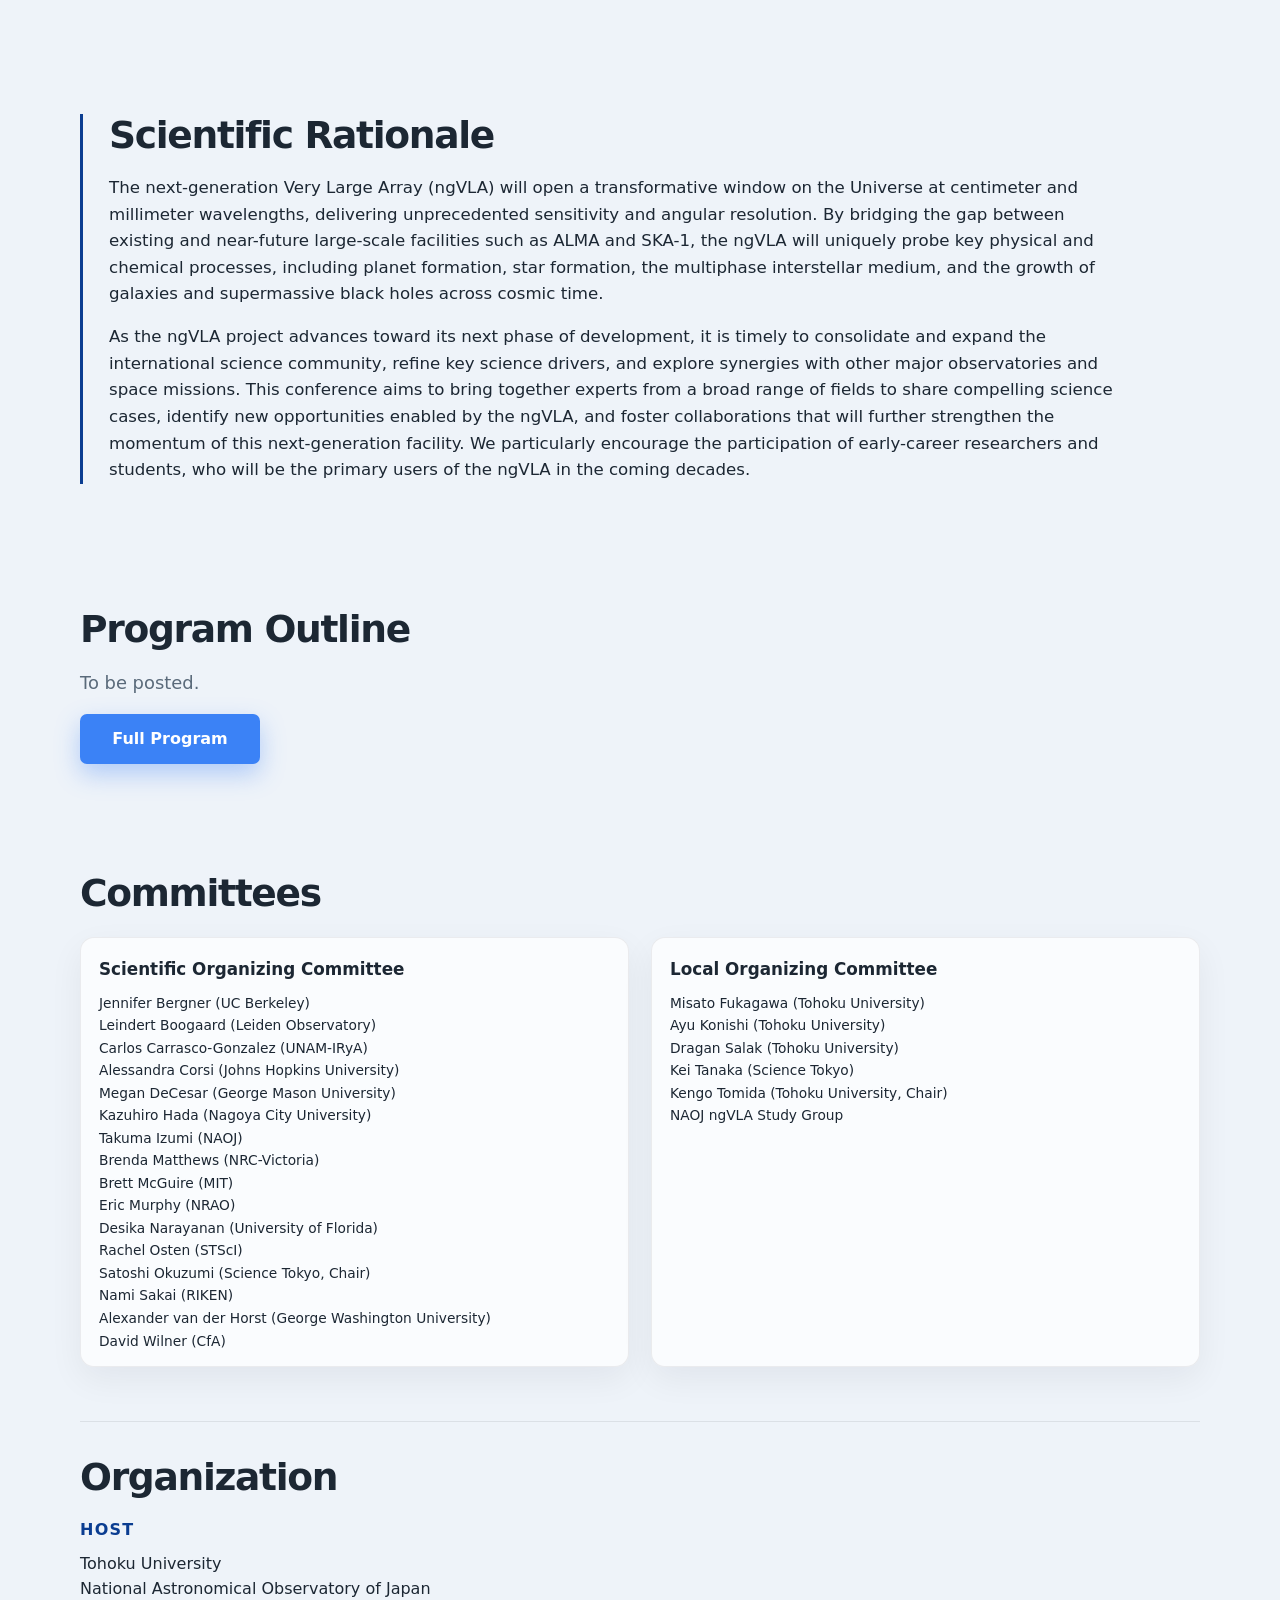
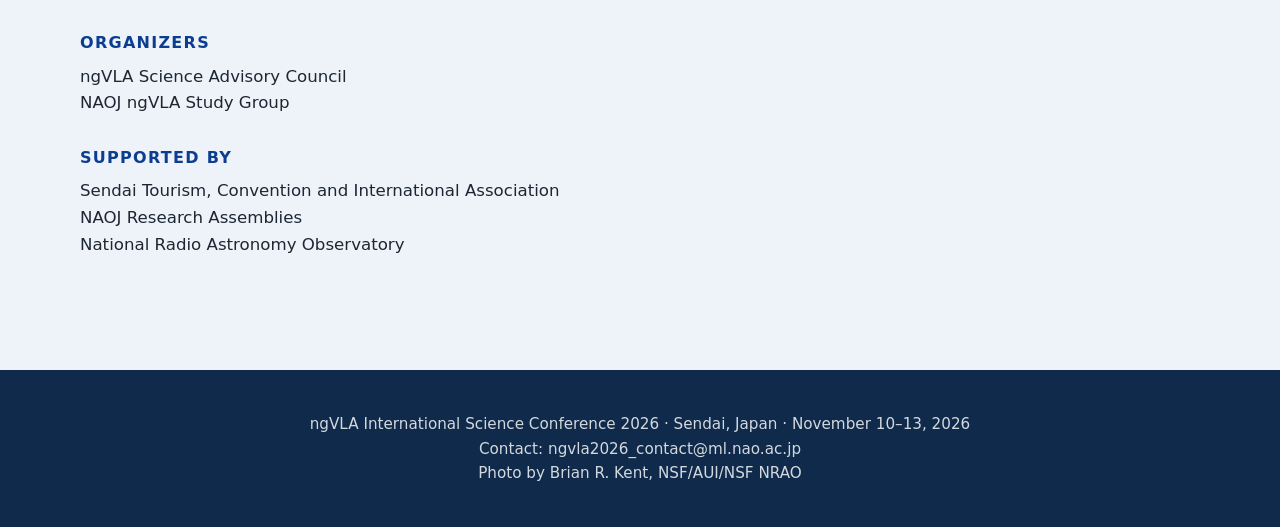
==== commit e6ebeb41: "Add files via upload" ====
--- a/index.html
+++ b/index.html
@@ -218,6 +218,8 @@
 
   <footer>
     ngVLA International Science Conference 2026 · Sendai, Japan · November 10–13, 2026 <br>
+    Contact: <a href="mailto:ngvla2026_contact@ml.nao.ac.jp"> ngvla2026_contact@ml.nao.ac.jp</a>
+    <br>
     Photo by Brian R. Kent, NSF/AUI/NSF NRAO
   </footer>
 </body>
--- a/style.css
+++ b/style.css
@@ -175,6 +175,18 @@
   cursor: pointer;
   box-shadow: 0 6px 18px rgba(10, 30, 80, 0.08);
   margin-bottom: 4px;
+}
+
+.section p a:not(.button),
+.section li a:not(.button) {
+  color: var(--accent);
+  font-weight: 600;
+  text-decoration: none;
+}
+
+.section p a:not(.button):hover,
+.section li a:not(.button):hover {
+  color: var(--accent-dark);
 }
 
 .fee-table {
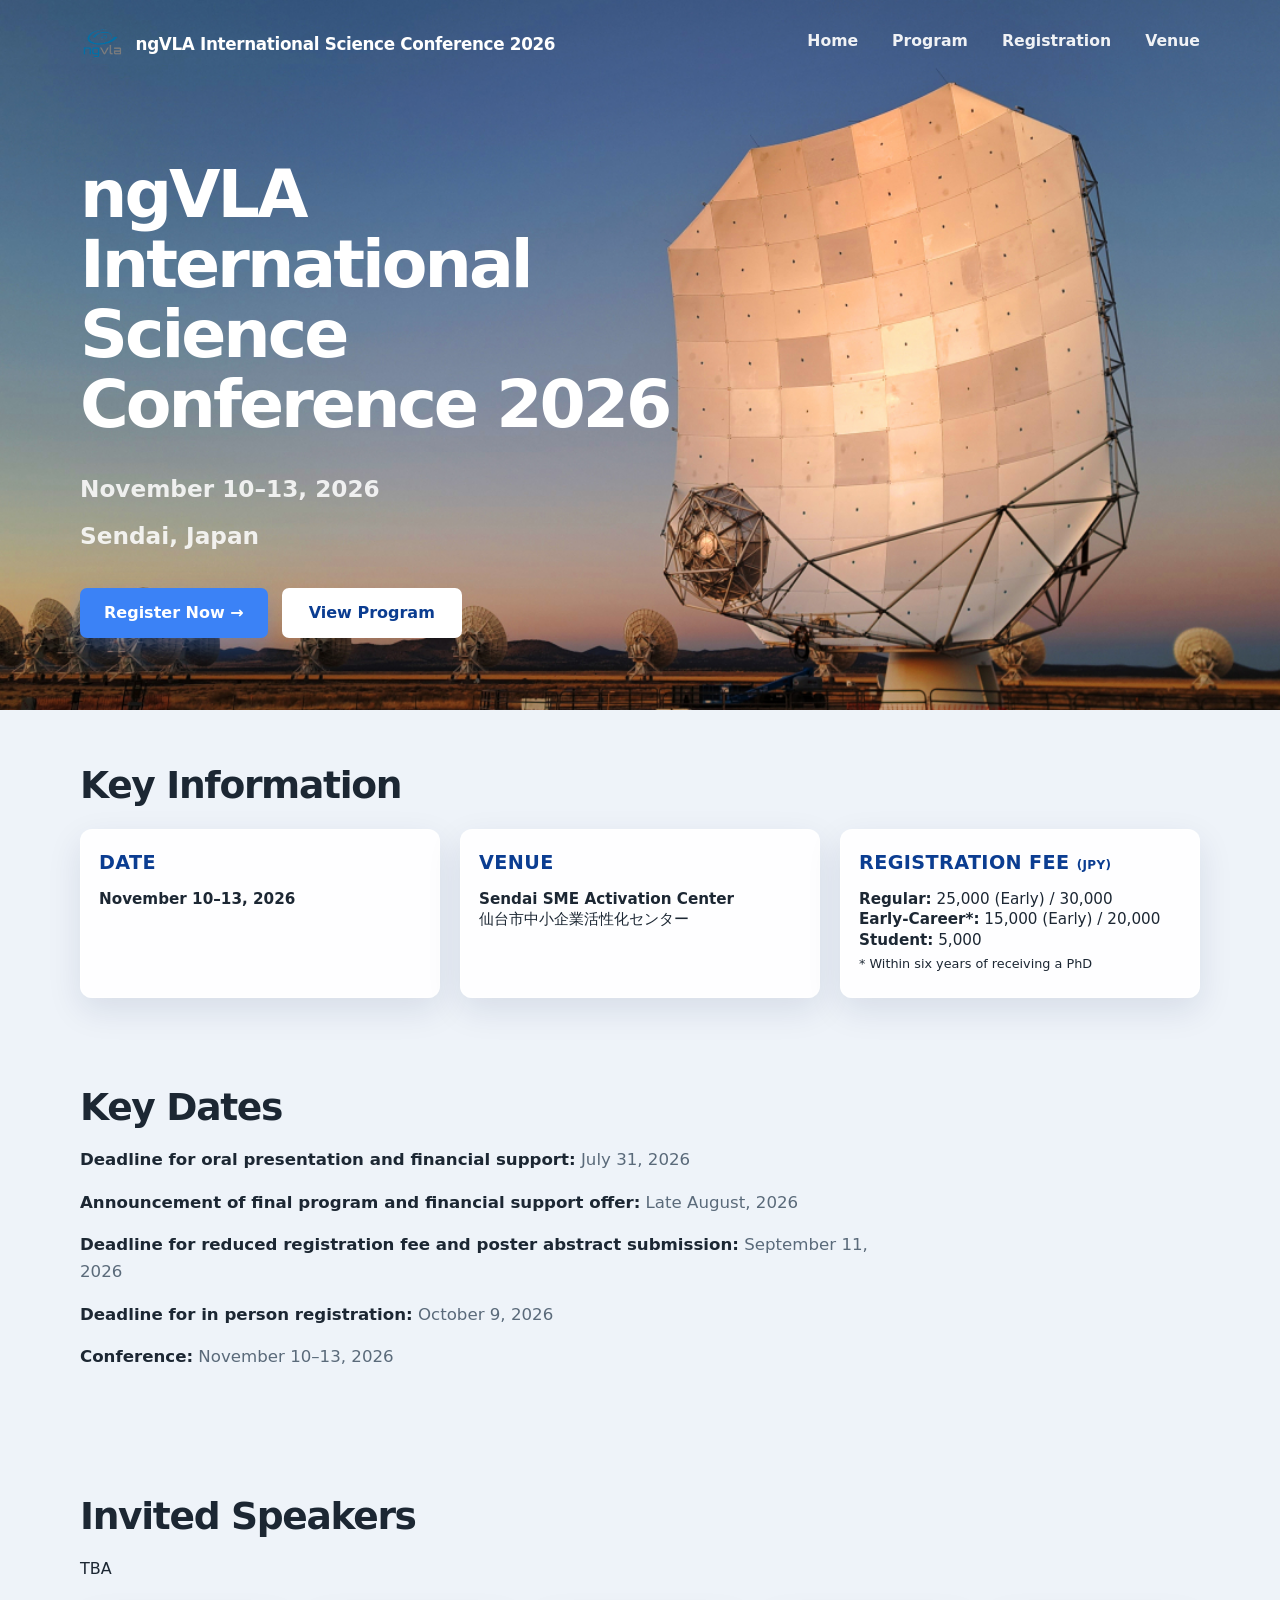
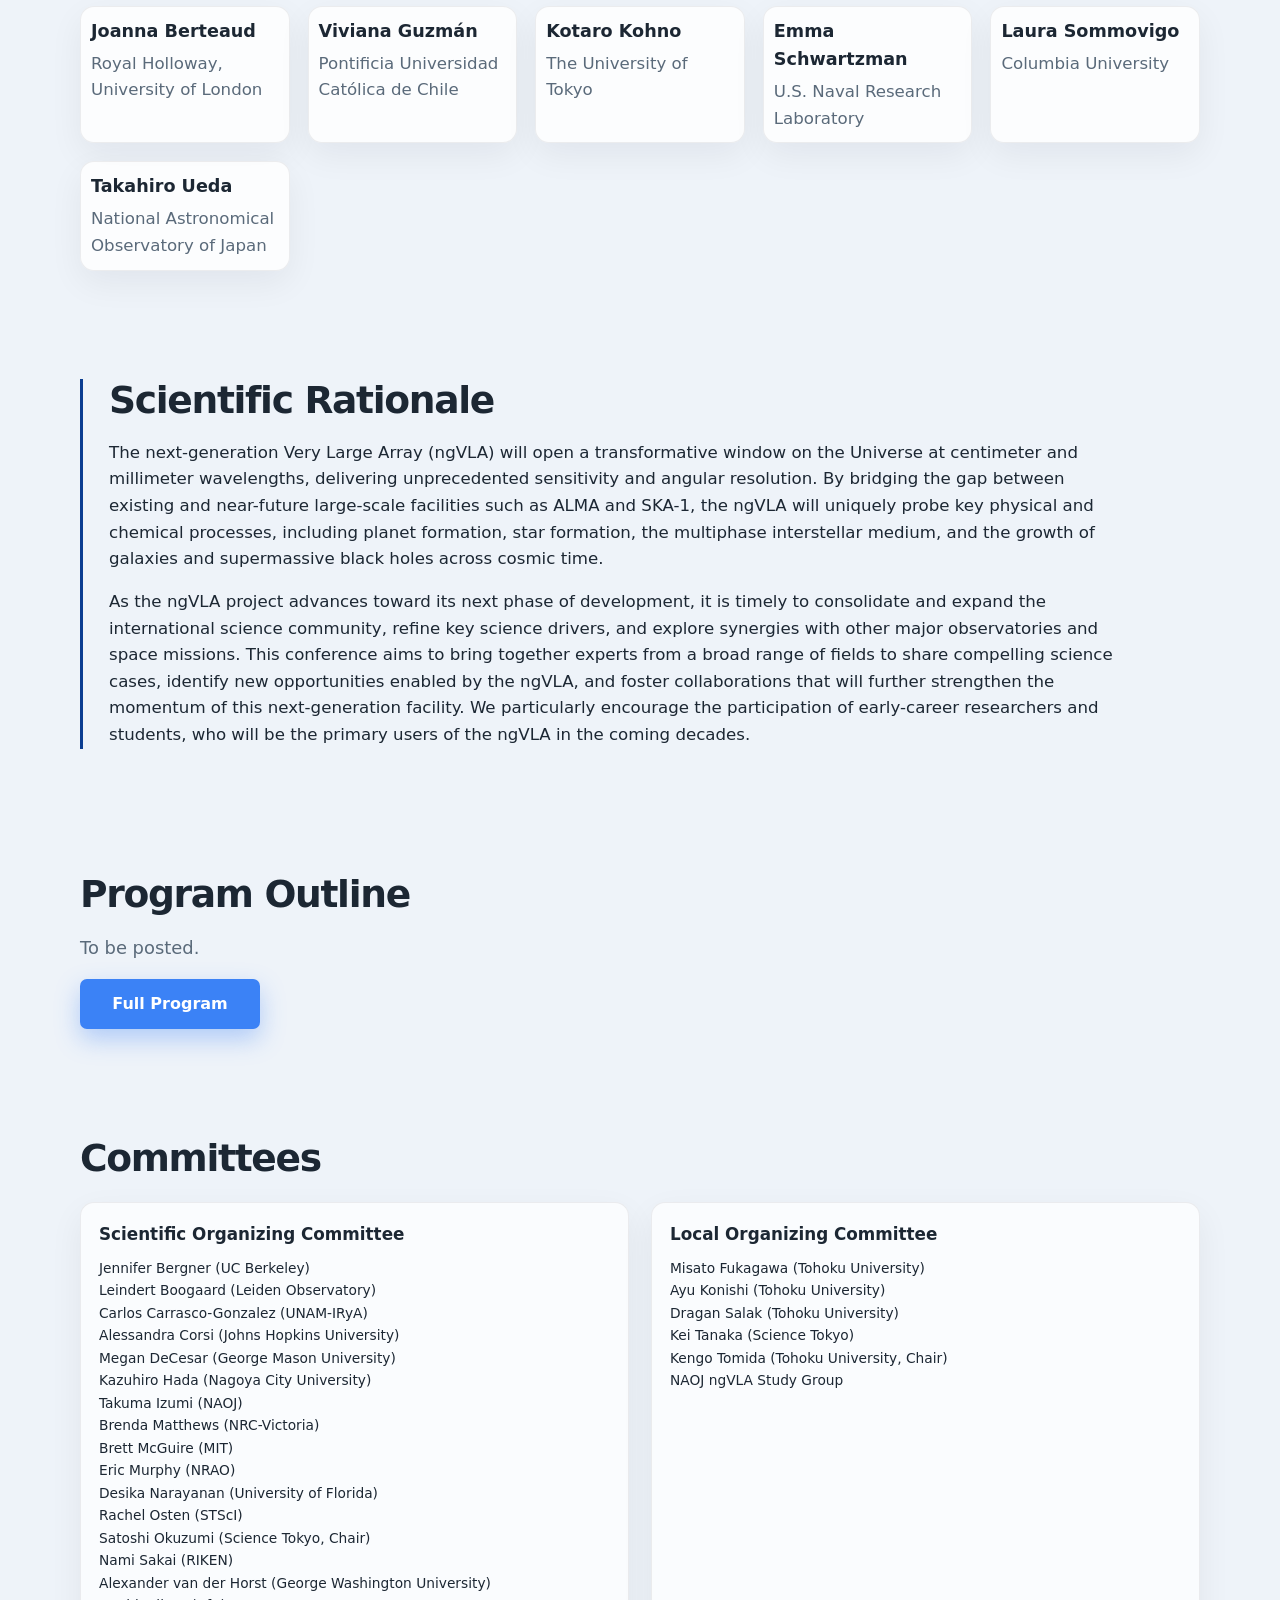
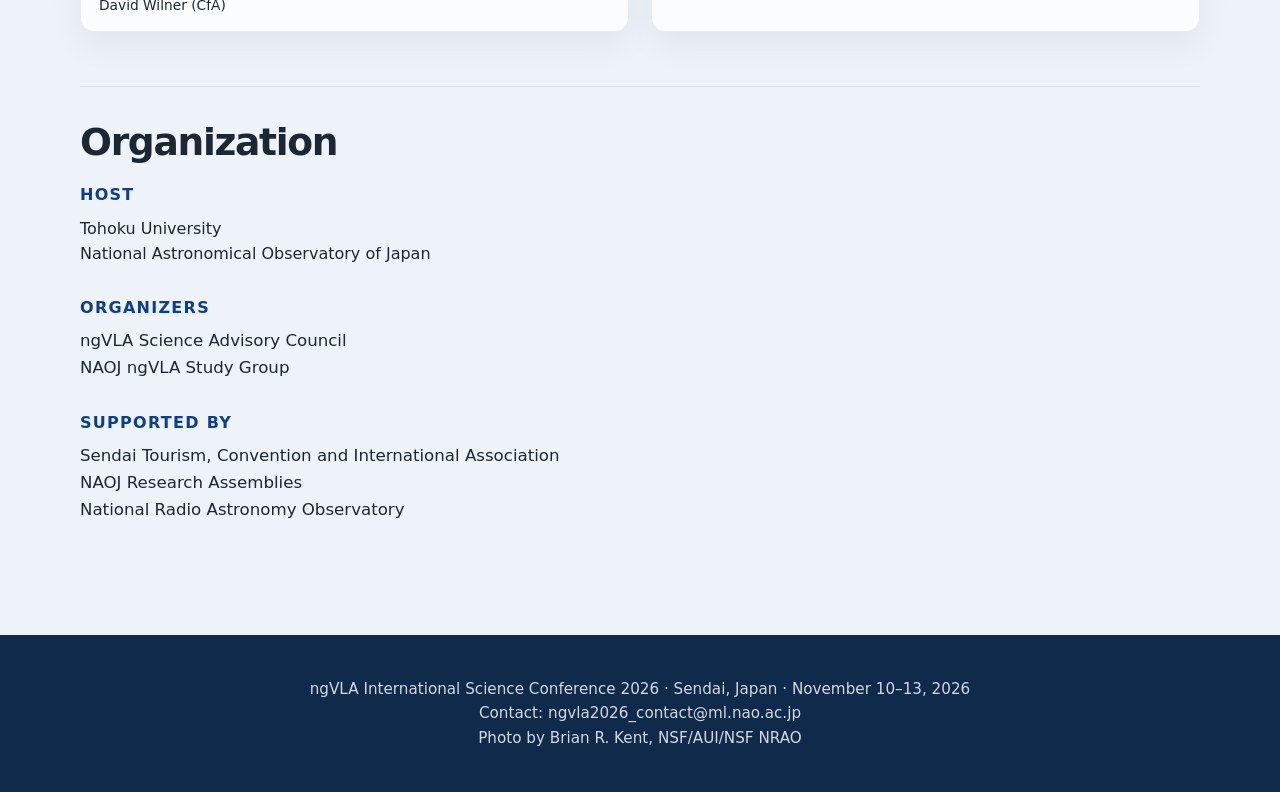
==== commit f968d9af: "Add files via upload" ====
--- a/index.html
+++ b/index.html
@@ -83,37 +83,38 @@
       TBA
 
       <div class="speaker-grid">
+
+        <div class="speaker-card">
+          <h3>Joanna Berteaud</h3>
+          <p>Royal Holloway, University of London</p>
+        </div>
+
+        <div class="speaker-card">
+          <h3>Viviana Guzmán</h3>
+          <p>Pontificia Universidad Católica de Chile</p>
+        </div>
+
+        <div class="speaker-card">
+          <h3>Kotaro Kohno</h3>
+          <p>The University of Tokyo</p>
+        </div>
+
+        <div class="speaker-card">
+          <h3>Emma Schwartzman</h3>
+          <p>U.S. Naval Research Laboratory</p>
+        </div>
+
+        <div class="speaker-card">
+          <h3>Laura Sommovigo</h3>
+          <p>Columbia University</p>
+        </div>
+
+        <div class="speaker-card">
+          <h3>Takahiro Ueda</h3>
+          <p>National Astronomical Observatory of Japan</p>
+        </div>
+
 <!--
-        <div class="speaker-card">
-          <h3>John Doe</h3>
-          <p>NRAO</p>
-        </div>
-
-        <div class="speaker-card">
-          <h3>John Doe</h3>
-          <p>NRAO</p>
-        </div>
-
-        <div class="speaker-card">
-          <h3>John Doe</h3>
-          <p>NRAO</p>
-        </div>
-
-        <div class="speaker-card">
-          <h3>John Doe</h3>
-          <p>NRAO</p>
-        </div>
-
-        <div class="speaker-card">
-          <h3>John Doe</h3>
-          <p>NRAO</p>
-        </div>
-
-        <div class="speaker-card">
-          <h3>John Doe</h3>
-          <p>NRAO</p>
-        </div>
-
         <div class="speaker-card">
           <h3>John Doe</h3>
           <p>NRAO</p>
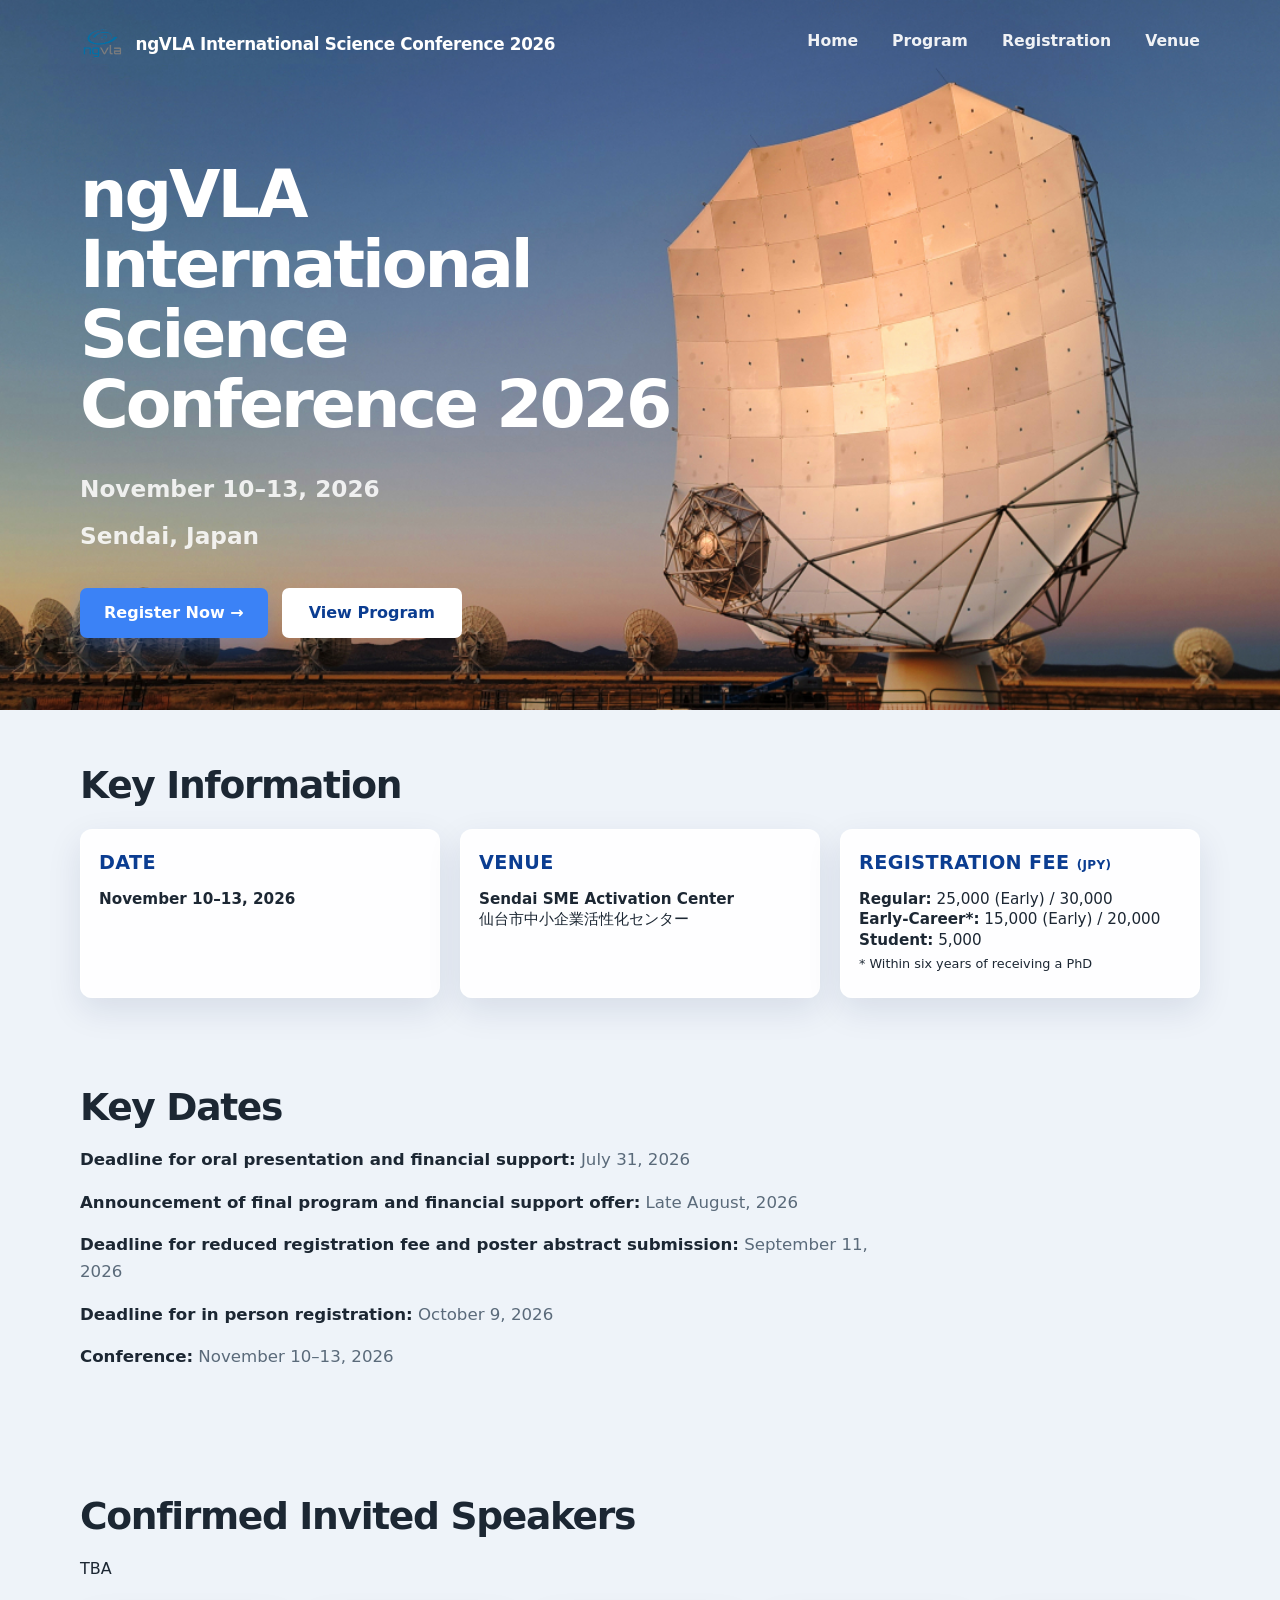
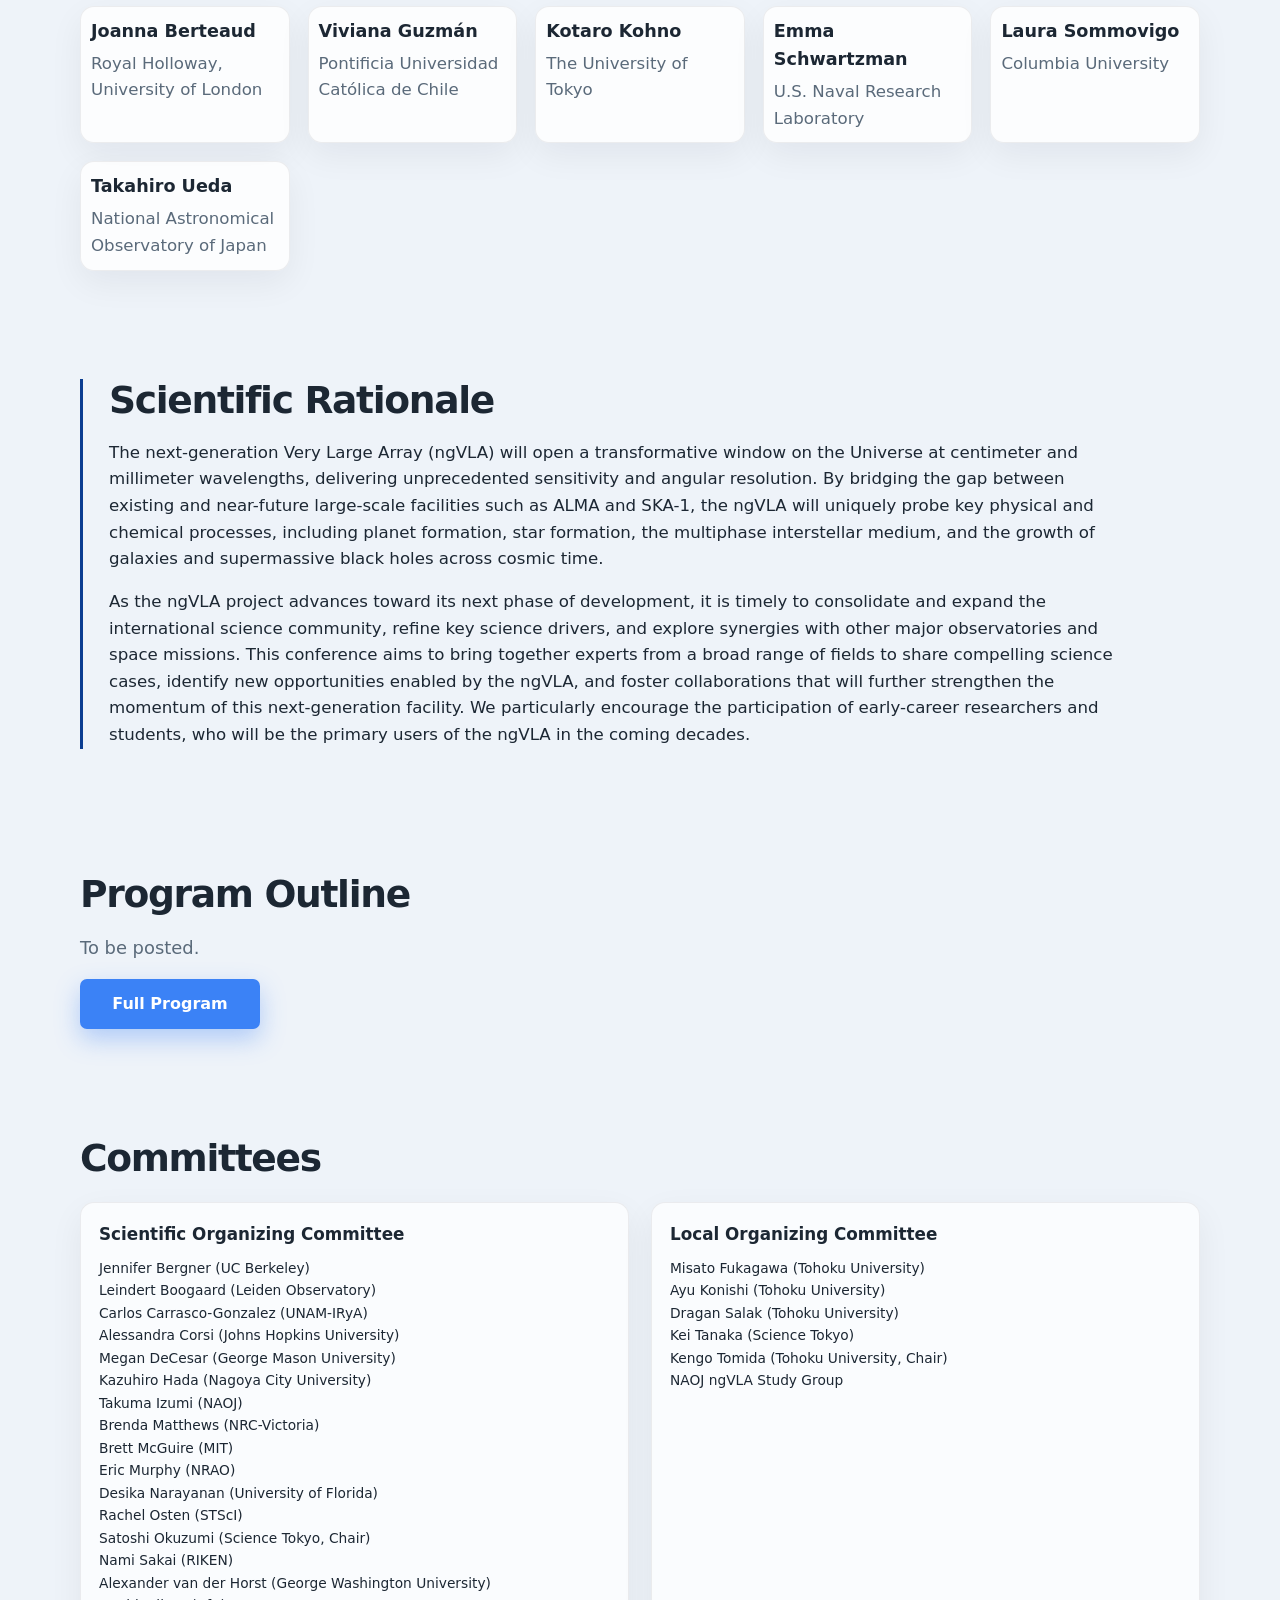
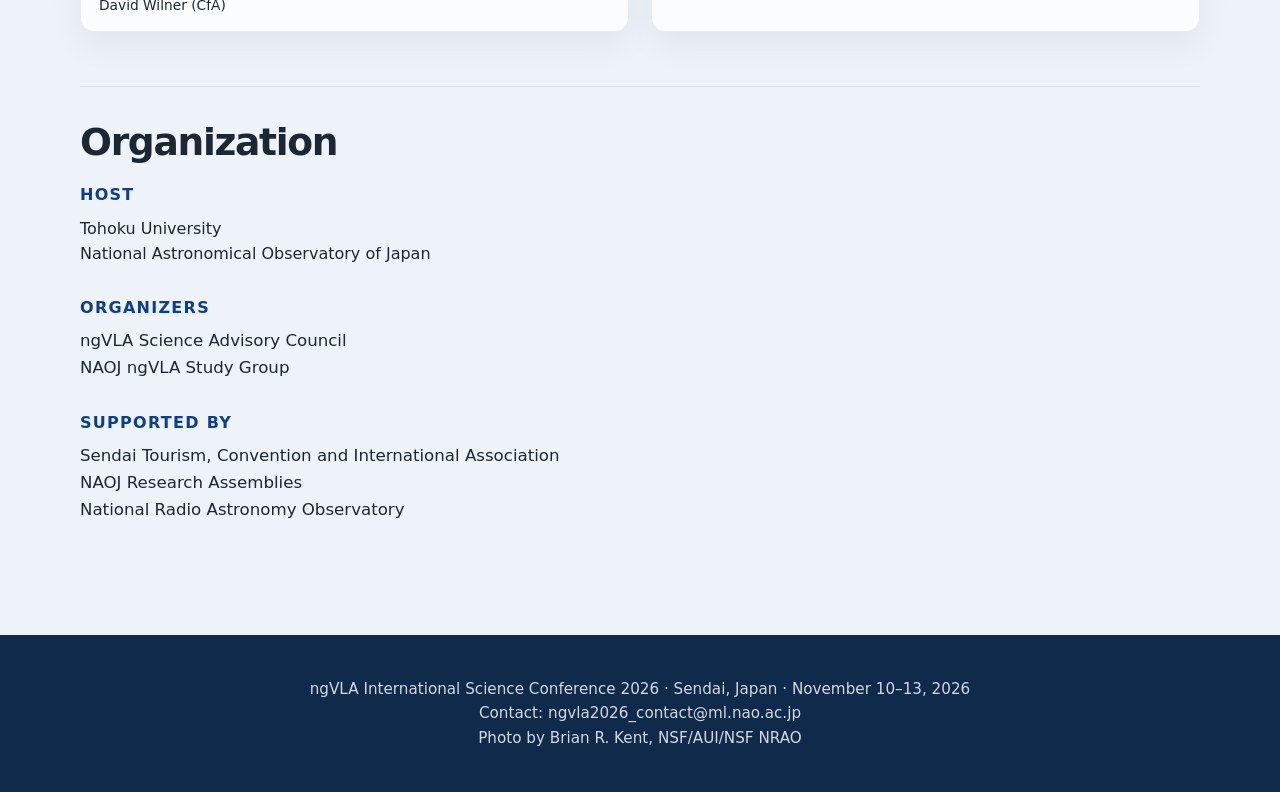
==== commit b230a1cc: "Add files via upload" ====
--- a/index.html
+++ b/index.html
@@ -79,7 +79,7 @@
     </section>
 
     <section class="section" aria-labelledby="invited-title">
-      <h2 id="invited-title">Invited Speakers</h2>
+      <h2 id="invited-title">Confirmed Invited Speakers</h2>
       TBA
 
       <div class="speaker-grid">
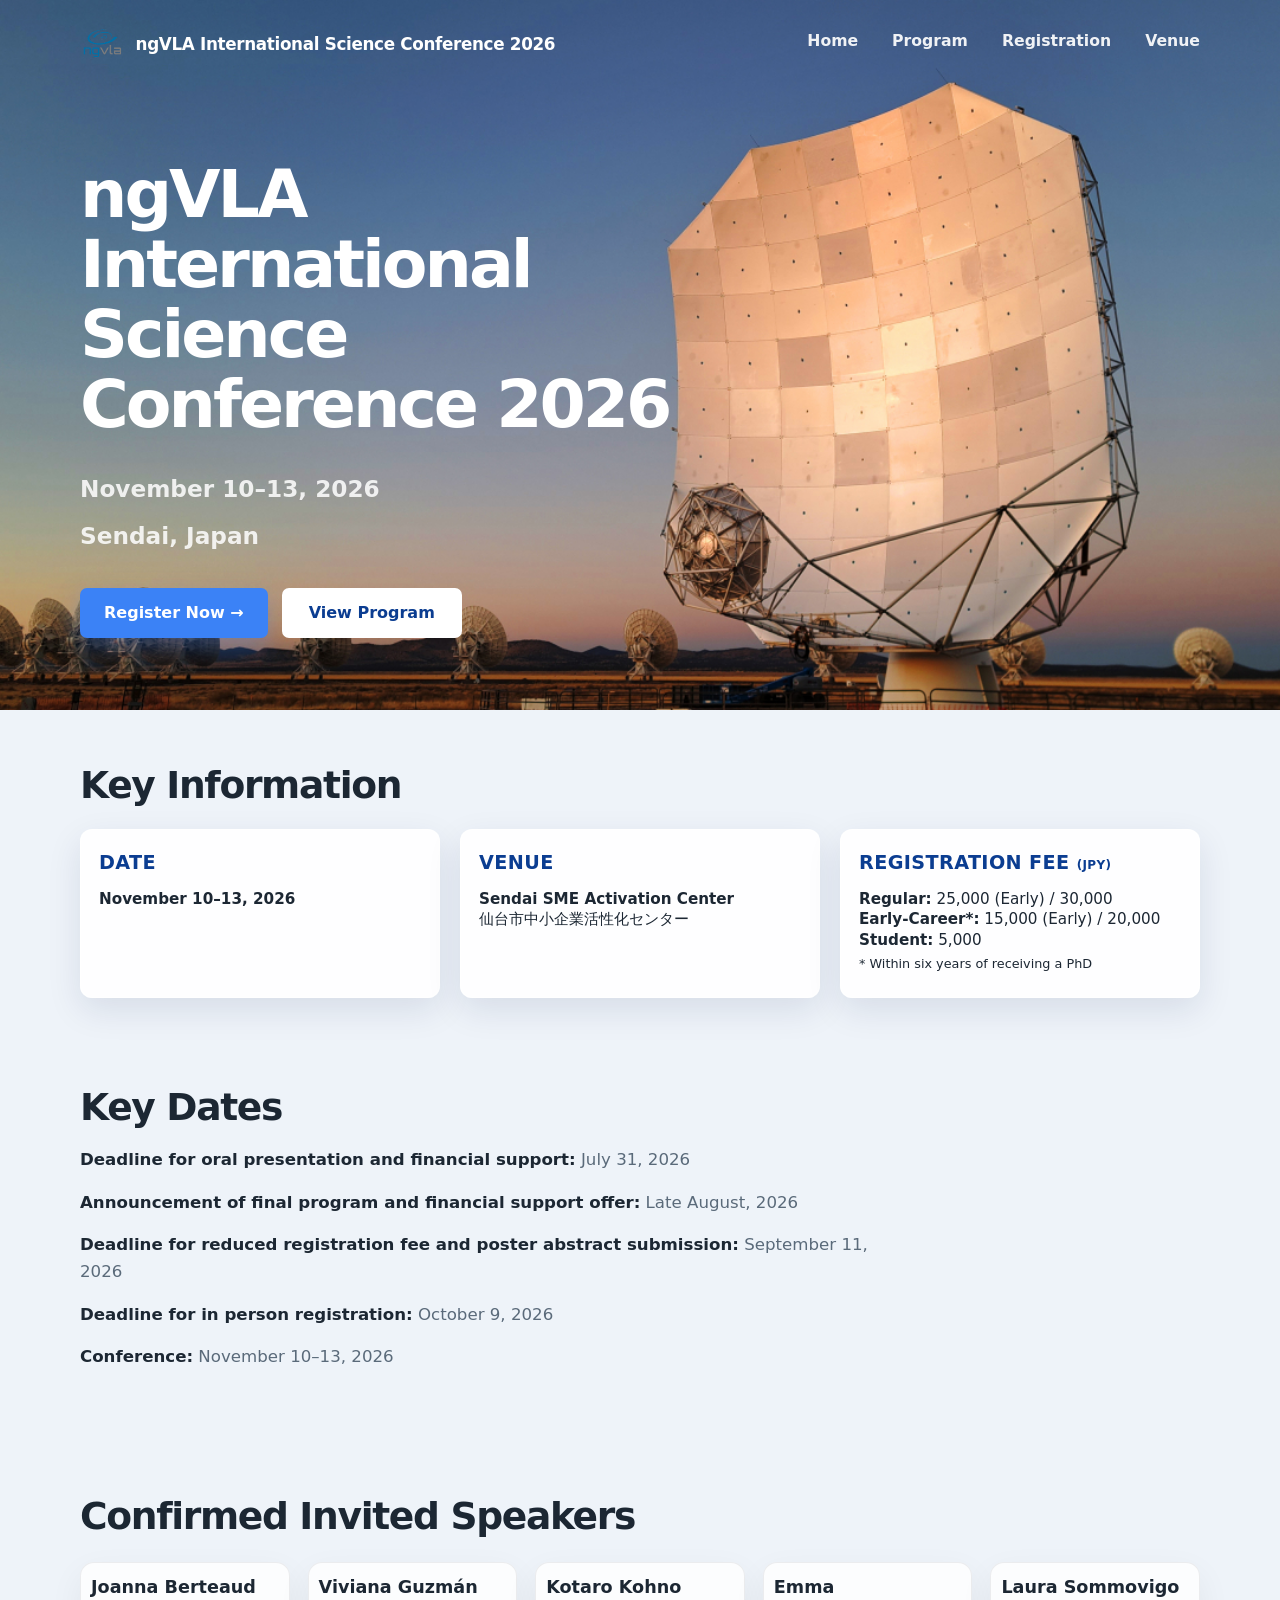
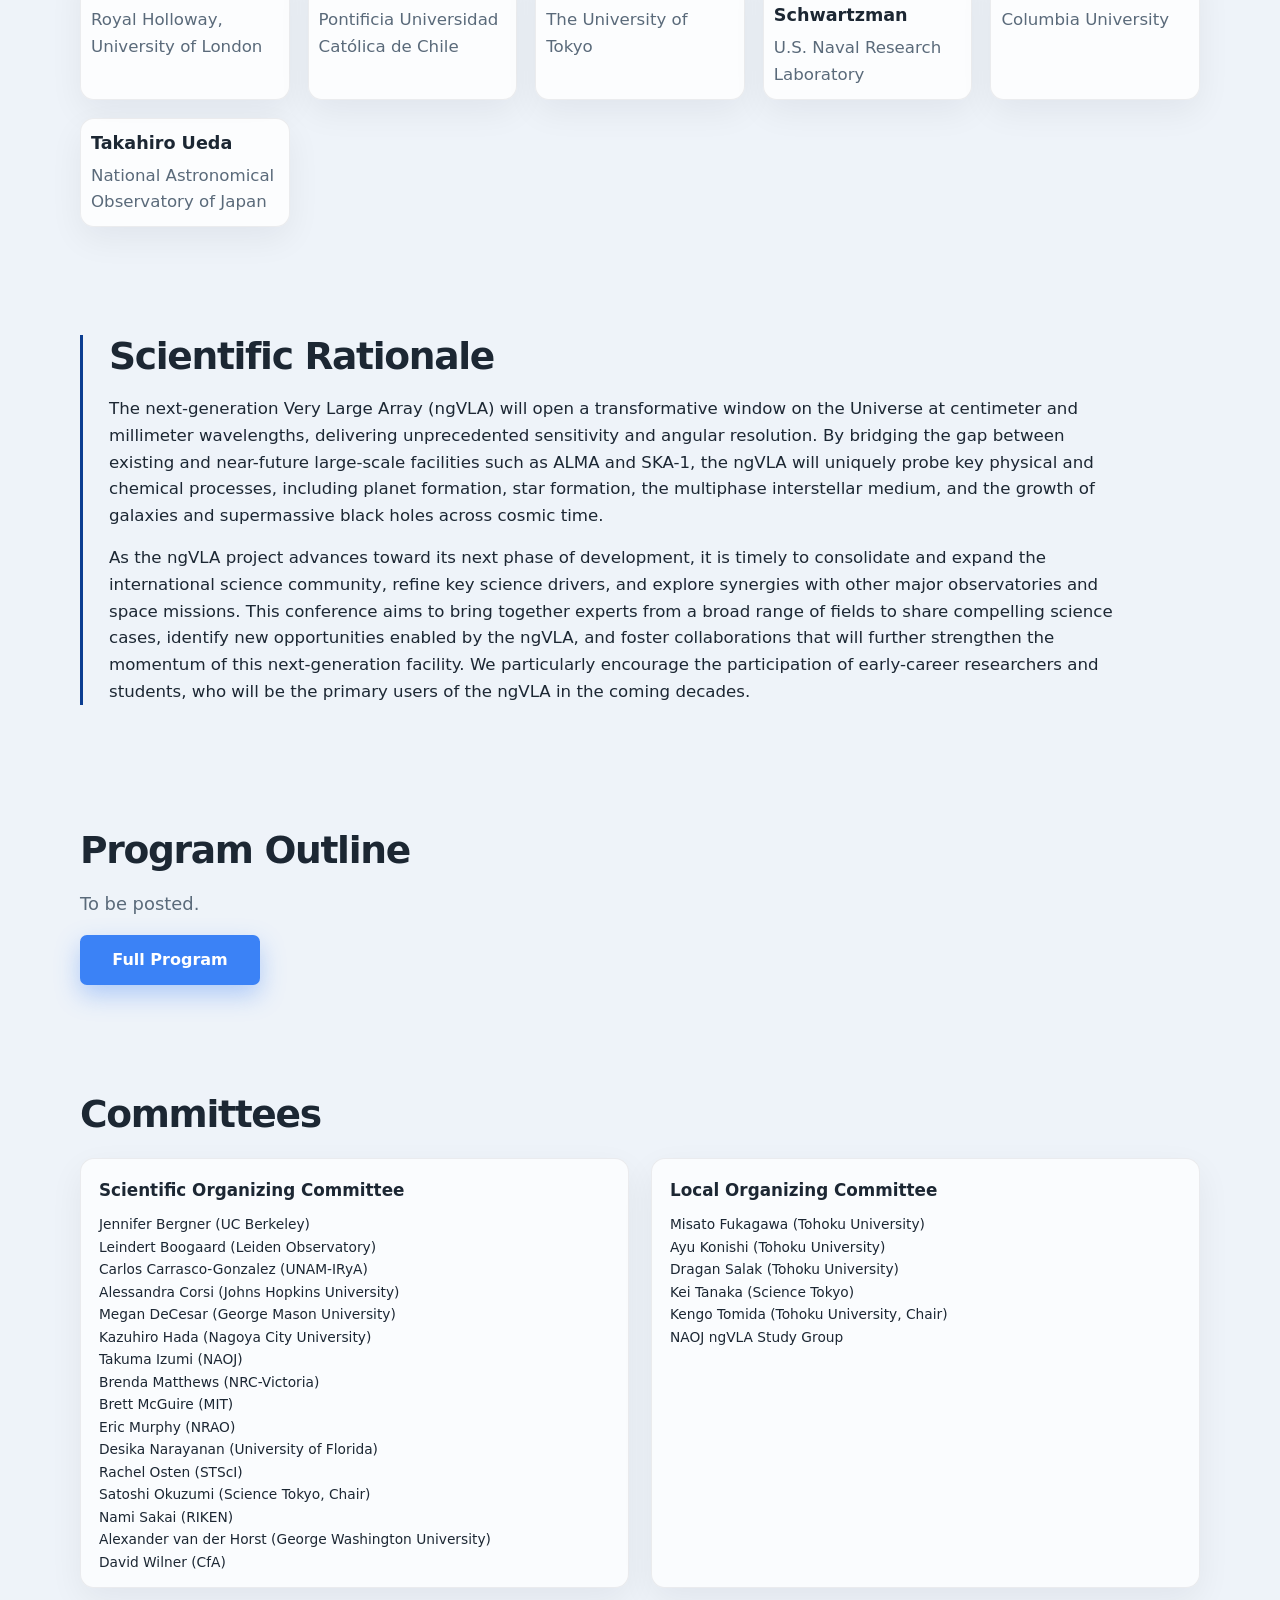
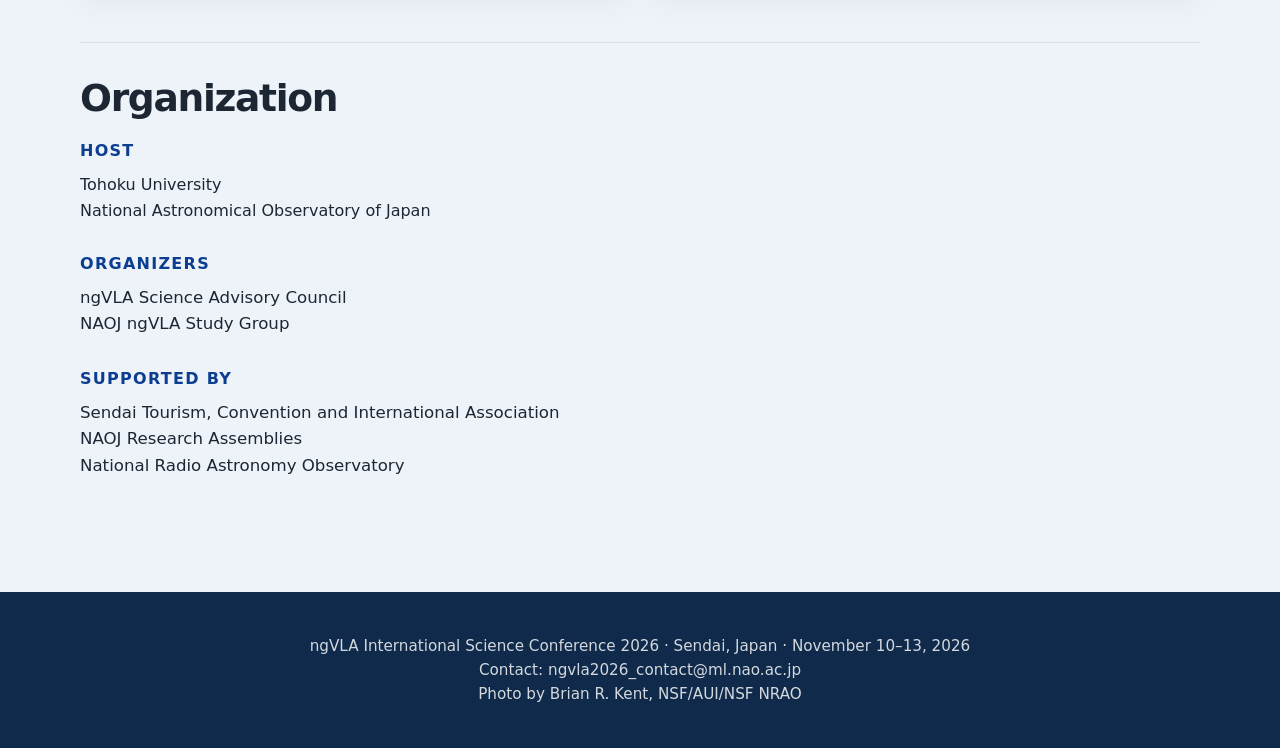
==== commit 7b37ff0d: "Add files via upload" ====
--- a/index.html
+++ b/index.html
@@ -80,10 +80,7 @@
 
     <section class="section" aria-labelledby="invited-title">
       <h2 id="invited-title">Confirmed Invited Speakers</h2>
-      TBA
-
       <div class="speaker-grid">
-
         <div class="speaker-card">
           <h3>Joanna Berteaud</h3>
           <p>Royal Holloway, University of London</p>
